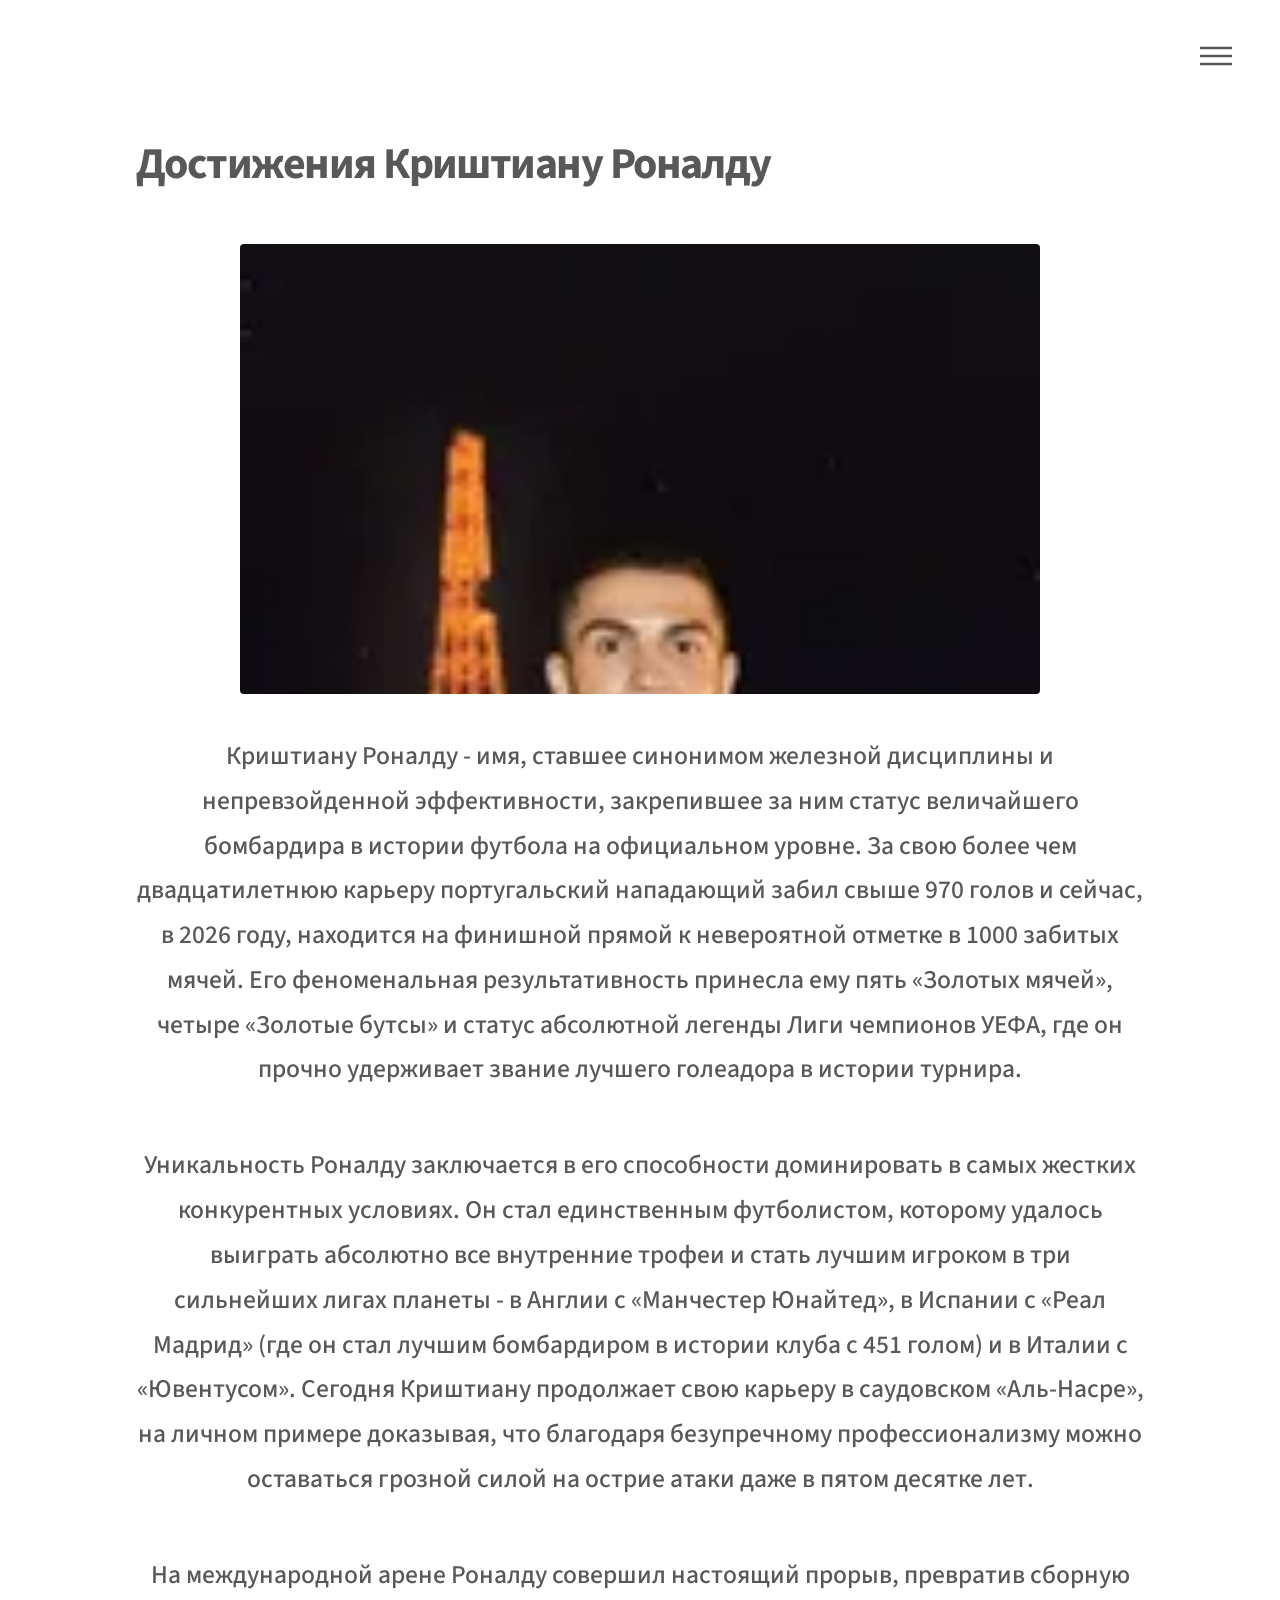
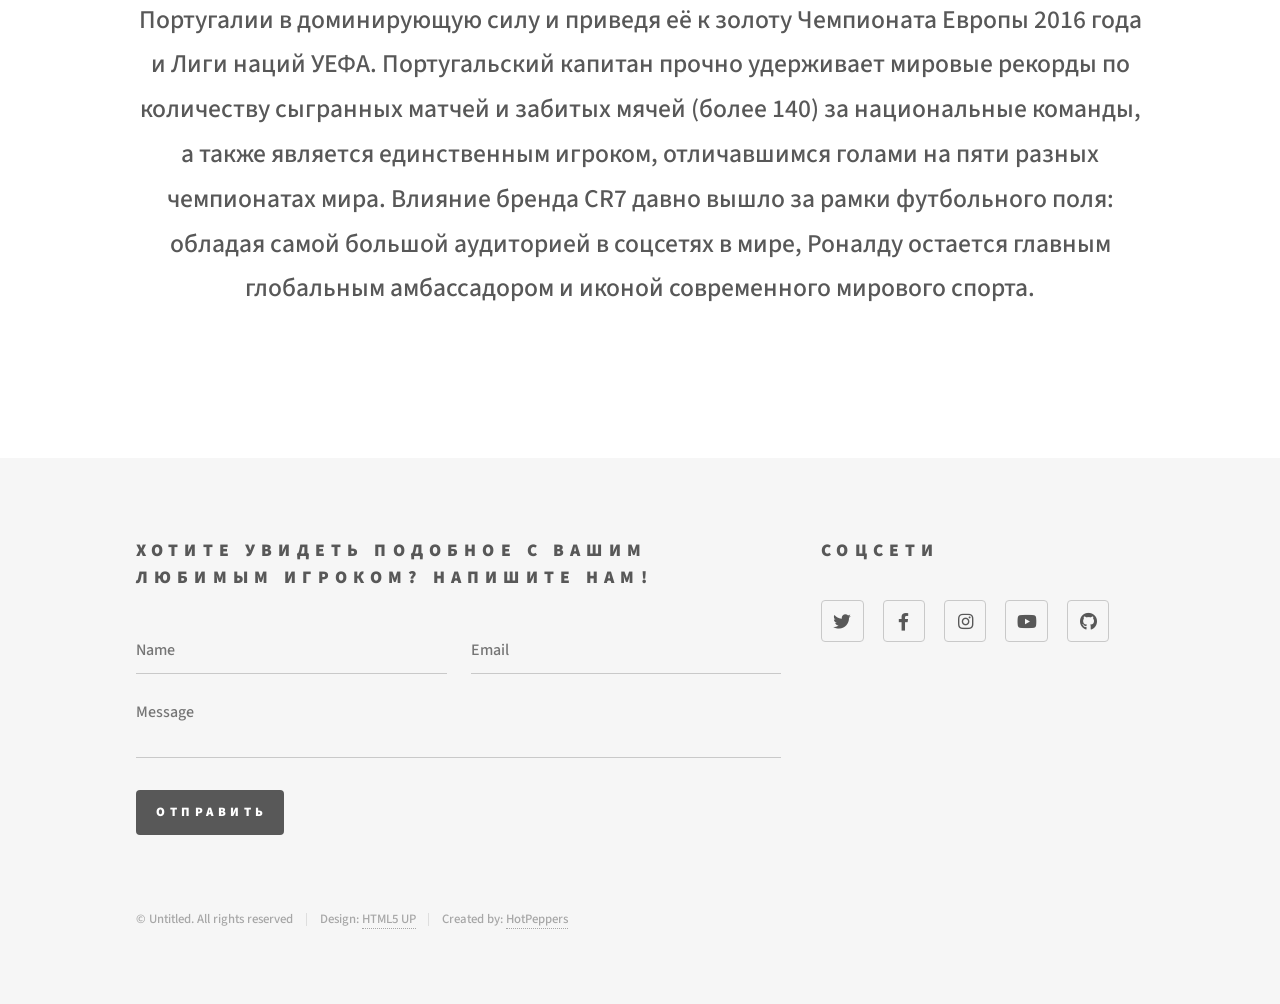
==== axaxaxaxax.html @ e508aeae "Rename generic.html to axaxaxaxax.html" ====
<!DOCTYPE HTML>
<html>
	<head>
		<title>Ronaldo GOAT🐐</title>
		<meta charset="utf-8" />
		<meta name="viewport" content="width=device-width, initial-scale=1, user-scalable=no" />
		<link rel="stylesheet" href="assets/css/main.css" />
		<noscript><link rel="stylesheet" href="assets/css/noscript.css" /></noscript>
	</head>
	<body class="is-preload">
		<div id="wrapper">

				<header id="header">
						<div class="inner">

							<nav>
									<ul>
										<li><a href="#menu">меню</a></li>
									</ul>
								</nav>

						</div>
					</header>

				<nav id="menu">
						<h2>меню</h2>
						<ul>
							<li><a href="index.html">Главная страница</a></li>
							<li><a href="developments.html">Наша команда</a></li>
							<li><a href="generic.html">Tempus etiam</a></li>
							<li><a href="generic.html">Consequat dolor</a></li>
							</ul>
					</nav>

				<div id="main">
						<div class="inner">
							<h1>Достижения Криштиану Роналду</h1>
							
							<span class="image" style="max-width: 800px; display: block; margin: 0 auto 2.5em auto; width: 100%;">
								<img src="images/i (3).webp" alt="Криштиану Роналду с Золотым мячом" style="width: 100%; max-height: 450px; object-fit: cover; object-position: center;" />
							</span>
							
							<p>Криштиану Роналду - имя, ставшее синонимом железной дисциплины и непревзойденной эффективности, закрепившее за ним статус величайшего бомбардира в истории футбола на официальном уровне. За свою более чем двадцатилетнюю карьеру португальский нападающий забил свыше 970 голов и сейчас, в 2026 году, находится на финишной прямой к невероятной отметке в 1000 забитых мячей. Его феноменальная результативность принесла ему пять «Золотых мячей», четыре «Золотые бутсы» и статус абсолютной легенды Лиги чемпионов УЕФА, где он прочно удерживает звание лучшего голеадора в истории турнира.</p>
							
							<p>Уникальность Роналду заключается в его способности доминировать в самых жестких конкурентных условиях. Он стал единственным футболистом, которому удалось выиграть абсолютно все внутренние трофеи и стать лучшим игроком в три сильнейших лигах планеты - в Англии с «Манчестер Юнайтед», в Испании с «Реал Мадрид» (где он стал лучшим бомбардиром в истории клуба с 451 голом) и в Италии с «Ювентусом». Сегодня Криштиану продолжает свою карьеру в саудовском «Аль-Насре», на личном примере доказывая, что благодаря безупречному профессионализму можно оставаться грозной силой на острие атаки даже в пятом десятке лет.</p>
							
							<p>На международной арене Роналду совершил настоящий прорыв, превратив сборную Португалии в доминирующую силу и приведя её к золоту Чемпионата Европы 2016 года и Лиги наций УЕФА. Португальский капитан прочно удерживает мировые рекорды по количеству сыгранных матчей и забитых мячей (более 140) за национальные команды, а также является единственным игроком, отличавшимся голами на пяти разных чемпионатах мира. Влияние бренда CR7 давно вышло за рамки футбольного поля: обладая самой большой аудиторией в соцсетях в мире, Роналду остается главным глобальным амбассадором и иконой современного мирового спорта.</p>
							
						</div>
					</div>

				<footer id="footer">
						<div class="inner">
							<section>
								<h2>Хотите увидеть подобное с вашим любимым игроком? Напишите нам!</h2>
								<form method="post" action="#">
									<div class="fields">
										<div class="field half">
											<input type="text" name="name" id="name" placeholder="Name" />
										</div>
										<div class="field half">
											<input type="email" name="email" id="email" placeholder="Email" />
										</div>
										<div class="field">
											<textarea name="message" id="message" placeholder="Message"></textarea>
										</div>
									</div>
									<ul class="actions">
										<li><a href="https://www.youtube.com/watch?v=dQw4w9WgXcQ" class="button primary">Отправить</a></li>
									</ul>
								</form>
							</section>
							<section>
								<h2>Соцсети</h2>
								<ul class="icons">
									<li><a href="#" class="icon brands style2 fa-twitter"><span class="label">Twitter</span></a></li>
									<li><a href="https://www.facebook.com/Cristiano/" class="icon brands style2 fa-facebook-f"><span class="label">Facebook</span></a></li>
									<li><a href="https://www.instagram.com/cristiano/" class="icon brands style2 fa-instagram"><span class="label">Instagram</span></a></li>
									<li><a href="https://www.youtube.com/@cristiano" class="icon brands style2 fa-youtube"><span class="label">YouTube</span></a></li>
									<li><a href="https://www.youtube.com/watch?v=dQw4w9WgXcQ" class="icon brands style2 fa-github"><span class="label">GitHub</span></a></li>
								</ul>

							</section>
							<ul class="copyright">
								<li>&copy; Untitled. All rights reserved</li><li>Design: <a href="http://html5up.net">HTML5 UP</a></li><li>Created by: <a href="developments.html">HotPeppers</a></li>
							</ul>
						</div>
					</footer>

			</div>

		<script src="assets/js/jquery.min.js"></script>
			<script src="assets/js/browser.min.js"></script>
			<script src="assets/js/breakpoints.min.js"></script>
			<script src="assets/js/util.js"></script>
			<script src="assets/js/main.js"></script>

	</body>
</html>
---- assets/css/main.css ----
@import url(fontawesome-all.min.css);
@import url("https://fonts.googleapis.com/css?family=Source+Sans+Pro:300,700,900");


html, body, div, span, applet, object,
iframe, h1, h2, h3, h4, h5, h6, p, blockquote,
pre, a, abbr, acronym, address, big, cite,
code, del, dfn, em, img, ins, kbd, q, s, samp,
small, strike, strong, sub, sup, tt, var, b,
u, i, center, dl, dt, dd, ol, ul, li, fieldset,
form, label, legend, table, caption, tbody,
tfoot, thead, tr, th, td, article, aside,
canvas, details, embed, figure, figcaption,
footer, header, hgroup, menu, nav, output, ruby,
section, summary, time, mark, audio, video {
	margin: 0;
	padding: 0;
	border: 0;
	font-size: 100%;
	font: inherit;
	vertical-align: baseline;}

article, aside, details, figcaption, figure,
footer, header, hgroup, menu, nav, section {
	display: block;}


body {
	line-height: 1;
}

ol, ul {
	list-style: none;
}

blockquote, q {
	quotes: none;
}

	blockquote:before, blockquote:after, q:before, q:after {
		content: '';
		content: none;
	}

table {
	border-collapse: collapse;
	border-spacing: 0;
}

body {
	-webkit-text-size-adjust: none;
}

mark {
	background-color: transparent;
	color: inherit;
}

input::-moz-focus-inner {
	border: 0;
	padding: 0;
}

input, select, textarea {
	-moz-appearance: none;
	-webkit-appearance: none;
	-ms-appearance: none;
	appearance: none;
}

/* Basic */

	@-ms-viewport {
		width: device-width;
	}

	body {
		-ms-overflow-style: scrollbar;
	}

	@media screen and (max-width: 480px) {

		html, body {
			min-width: 320px;
		}

	}

	html {
		box-sizing: border-box;
	}

	*, *:before, *:after {
		box-sizing: inherit;
	}

	body {
		background: #ffffff;
	}

		body.is-preload *, body.is-preload *:before, body.is-preload *:after {
			-moz-animation: none !important;
			-webkit-animation: none !important;
			-ms-animation: none !important;
			animation: none !important;
			-moz-transition: none !important;
			-webkit-transition: none !important;
			-ms-transition: none !important;
			transition: none !important;
		}

/* Type */

	body, input, select, textarea {
		color: #585858;
		font-family: "Source Sans Pro", Helvetica, sans-serif;
		font-size: 16pt;
		font-weight: 500;
		line-height: 1.75;
	}

		@media screen and (max-width: 1680px) {

			body, input, select, textarea {
				font-size: 14pt;
			}

		}

		@media screen and (max-width: 1280px) {

			body, input, select, textarea {
				font-size: 12pt;
			}

		}

	a {
		-moz-transition: border-bottom-color 0.2s ease, color 0.2s ease;
		-webkit-transition: border-bottom-color 0.2s ease, color 0.2s ease;
		-ms-transition: border-bottom-color 0.2s ease, color 0.2s ease;
		transition: border-bottom-color 0.2s ease, color 0.2s ease;
		text-decoration: none;
		color: #585858;
		border-bottom: dotted 1px rgba(88, 88, 88, 0.5);
	}

		a:hover {
			border-bottom-color: transparent;
			color: #f2849e !important;
		}

	strong, b {
		font-weight: 900;
	}

	em, i {
		font-style: italic;
	}

	p {
		margin: 0 0 2em 0;
		font-size: 1.6em;
		text-align:center;
	}

	h1 {
		font-size: 2.75em;
		font-weight: 700;
		line-height: 1.6;
		margin: 0 0 1em 0;
		letter-spacing: -0.035em;
	}

		h1 a {
			color: inherit;
		}

		@media screen and (max-width: 736px) {

			h1 {
				font-size: 2em;
				margin: 0 0 1em 0;
			}

		}

		@media screen and (max-width: 360px) {

			h1 {
				font-size: 1.75em;
			}

		}

	h2, h3, h4, h5, h6 {
		font-weight: 900;
		line-height: 1.5;
		margin: 0 0 2em 0;
		text-transform: uppercase;
		letter-spacing: 0.35em;
	}

		h2 a, h3 a, h4 a, h5 a, h6 a {
			color: inherit;
		}

	h2 {
		font-size: 1.1em;
	}

	h3 {
		font-size: 1em;
	}

	h4 {
		font-size: 0.8em;
	}

	h5 {
		font-size: 0.8em;
	}

	h6 {
		font-size: 0.8em;
	}

	@media screen and (max-width: 980px) {

		h1 br, h2 br, h3 br, h4 br, h5 br, h6 br {
			display: none;
		}

	}

	@media screen and (max-width: 736px) {

		h2 {
			font-size: 1em;
		}

		h3 {
			font-size: 0.8em;
		}

	}

	sub {
		font-size: 0.8em;
		position: relative;
		top: 0.5em;
	}

	sup {
		font-size: 0.8em;
		position: relative;
		top: -0.5em;
	}

	blockquote {
		border-left: solid 4px #c9c9c9;
		font-style: italic;
		margin: 0 0 2em 0;
		padding: 0.5em 0 0.5em 2em;
	}

	code {
		background: rgba(144, 144, 144, 0.075);
		border-radius: 4px;
		border: solid 1px #c9c9c9;
		font-family: "Courier New", monospace;
		font-size: 0.9em;
		margin: 0 0.25em;
		padding: 0.25em 0.65em;
	}

	pre {
		-webkit-overflow-scrolling: touch;
		font-family: "Courier New", monospace;
		font-size: 0.9em;
		margin: 0 0 2em 0;
	}

		pre code {
			display: block;
			line-height: 1.75;
			padding: 1em 1.5em;
			overflow-x: auto;
		}

	hr {
		border: 0;
		border-bottom: solid 1px #c9c9c9;
		margin: 2em 0;
	}

		hr.major {
			margin: 3em 0;
		}

	.align-left {
		text-align: left;
	}

	.align-center {
		text-align: center;
	}

	.align-right {
		text-align: right;
	}

/* Row */

	.row {
		display: flex;
		flex-wrap: wrap;
		box-sizing: border-box;
		align-items: stretch;
	}

		.row > * {
			box-sizing: border-box;
		}

		.row.gtr-uniform > * > :last-child {
			margin-bottom: 0;
		}

		.row.aln-left {
			justify-content: flex-start;
		}

		.row.aln-center {
			justify-content: center;
		}

		.row.aln-right {
			justify-content: flex-end;
		}

		.row.aln-top {
			align-items: flex-start;
		}

		.row.aln-middle {
			align-items: center;
		}

		.row.aln-bottom {
			align-items: flex-end;
		}

		.row > .imp {
			order: -1;
		}

		.row > .col-1 {
			width: 8.33333%;
		}

		.row > .off-1 {
			margin-left: 8.33333%;
		}

		.row > .col-2 {
			width: 16.66667%;
		}

		.row > .off-2 {
			margin-left: 16.66667%;
		}

		.row > .col-3 {
			width: 25%;
		}

		.row > .off-3 {
			margin-left: 25%;
		}

		.row > .col-4 {
			width: 33.33333%;
		}

		.row > .off-4 {
			margin-left: 33.33333%;
		}

		.row > .col-5 {
			width: 41.66667%;
		}

		.row > .off-5 {
			margin-left: 41.66667%;
		}

		.row > .col-6 {
			width: 50%;
		}

		.row > .off-6 {
			margin-left: 50%;
		}

		.row > .col-7 {
			width: 58.33333%;
		}

		.row > .off-7 {
			margin-left: 58.33333%;
		}

		.row > .col-8 {
			width: 66.66667%;
		}

		.row > .off-8 {
			margin-left: 66.66667%;
		}

		.row > .col-9 {
			width: 75%;
		}

		.row > .off-9 {
			margin-left: 75%;
		}

		.row > .col-10 {
			width: 83.33333%;
		}

		.row > .off-10 {
			margin-left: 83.33333%;
		}

		.row > .col-11 {
			width: 91.66667%;
		}

		.row > .off-11 {
			margin-left: 91.66667%;
		}

		.row > .col-12 {
			width: 100%;
		}

		.row > .off-12 {
			margin-left: 100%;
		}

		.row.gtr-0 {
			margin-top: 0;
			margin-left: 0em;
		}

			.row.gtr-0 > * {
				padding: 0 0 0 0em;
			}

			.row.gtr-0.gtr-uniform {
				margin-top: 0em;
			}

				.row.gtr-0.gtr-uniform > * {
					padding-top: 0em;
				}

		.row.gtr-25 {
			margin-top: 0;
			margin-left: -0.5em;
		}

			.row.gtr-25 > * {
				padding: 0 0 0 0.5em;
			}

			.row.gtr-25.gtr-uniform {
				margin-top: -0.5em;
			}

				.row.gtr-25.gtr-uniform > * {
					padding-top: 0.5em;
				}

		.row.gtr-50 {
			margin-top: 0;
			margin-left: -1em;
		}

			.row.gtr-50 > * {
				padding: 0 0 0 1em;
			}

			.row.gtr-50.gtr-uniform {
				margin-top: -1em;
			}

				.row.gtr-50.gtr-uniform > * {
					padding-top: 1em;
				}

		.row {
			margin-top: 0;
			margin-left: -2em;
		}

			.row > * {
				padding: 0 0 0 2em;
			}

			.row.gtr-uniform {
				margin-top: -2em;
			}

				.row.gtr-uniform > * {
					padding-top: 2em;
				}

		.row.gtr-150 {
			margin-top: 0;
			margin-left: -3em;
		}

			.row.gtr-150 > * {
				padding: 0 0 0 3em;
			}

			.row.gtr-150.gtr-uniform {
				margin-top: -3em;
			}

				.row.gtr-150.gtr-uniform > * {
					padding-top: 3em;
				}

		.row.gtr-200 {
			margin-top: 0;
			margin-left: -4em;
		}

			.row.gtr-200 > * {
				padding: 0 0 0 4em;
			}

			.row.gtr-200.gtr-uniform {
				margin-top: -4em;
			}

				.row.gtr-200.gtr-uniform > * {
					padding-top: 4em;
				}

		@media screen and (max-width: 1680px) {

			.row {
				display: flex;
				flex-wrap: wrap;
				box-sizing: border-box;
				align-items: stretch;
			}

				.row > * {
					box-sizing: border-box;
				}

				.row.gtr-uniform > * > :last-child {
					margin-bottom: 0;
				}

				.row.aln-left {
					justify-content: flex-start;
				}

				.row.aln-center {
					justify-content: center;
				}

				.row.aln-right {
					justify-content: flex-end;
				}

				.row.aln-top {
					align-items: flex-start;
				}

				.row.aln-middle {
					align-items: center;
				}

				.row.aln-bottom {
					align-items: flex-end;
				}

				.row > .imp-xlarge {
					order: -1;
				}

				.row > .col-1-xlarge {
					width: 8.33333%;
				}

				.row > .off-1-xlarge {
					margin-left: 8.33333%;
				}

				.row > .col-2-xlarge {
					width: 16.66667%;
				}

				.row > .off-2-xlarge {
					margin-left: 16.66667%;
				}

				.row > .col-3-xlarge {
					width: 25%;
				}

				.row > .off-3-xlarge {
					margin-left: 25%;
				}

				.row > .col-4-xlarge {
					width: 33.33333%;
				}

				.row > .off-4-xlarge {
					margin-left: 33.33333%;
				}

				.row > .col-5-xlarge {
					width: 41.66667%;
				}

				.row > .off-5-xlarge {
					margin-left: 41.66667%;
				}

				.row > .col-6-xlarge {
					width: 50%;
				}

				.row > .off-6-xlarge {
					margin-left: 50%;
				}

				.row > .col-7-xlarge {
					width: 58.33333%;
				}

				.row > .off-7-xlarge {
					margin-left: 58.33333%;
				}

				.row > .col-8-xlarge {
					width: 66.66667%;
				}

				.row > .off-8-xlarge {
					margin-left: 66.66667%;
				}

				.row > .col-9-xlarge {
					width: 75%;
				}

				.row > .off-9-xlarge {
					margin-left: 75%;
				}

				.row > .col-10-xlarge {
					width: 83.33333%;
				}

				.row > .off-10-xlarge {
					margin-left: 83.33333%;
				}

				.row > .col-11-xlarge {
					width: 91.66667%;
				}

				.row > .off-11-xlarge {
					margin-left: 91.66667%;
				}

				.row > .col-12-xlarge {
					width: 100%;
				}

				.row > .off-12-xlarge {
					margin-left: 100%;
				}

				.row.gtr-0 {
					margin-top: 0;
					margin-left: 0em;
				}

					.row.gtr-0 > * {
						padding: 0 0 0 0em;
					}

					.row.gtr-0.gtr-uniform {
						margin-top: 0em;
					}

						.row.gtr-0.gtr-uniform > * {
							padding-top: 0em;
						}

				.row.gtr-25 {
					margin-top: 0;
					margin-left: -0.5em;
				}

					.row.gtr-25 > * {
						padding: 0 0 0 0.5em;
					}

					.row.gtr-25.gtr-uniform {
						margin-top: -0.5em;
					}

						.row.gtr-25.gtr-uniform > * {
							padding-top: 0.5em;
						}

				.row.gtr-50 {
					margin-top: 0;
					margin-left: -1em;
				}

					.row.gtr-50 > * {
						padding: 0 0 0 1em;
					}

					.row.gtr-50.gtr-uniform {
						margin-top: -1em;
					}

						.row.gtr-50.gtr-uniform > * {
							padding-top: 1em;
						}

				.row {
					margin-top: 0;
					margin-left: -2em;
				}

					.row > * {
						padding: 0 0 0 2em;
					}

					.row.gtr-uniform {
						margin-top: -2em;
					}

						.row.gtr-uniform > * {
							padding-top: 2em;
						}

				.row.gtr-150 {
					margin-top: 0;
					margin-left: -3em;
				}

					.row.gtr-150 > * {
						padding: 0 0 0 3em;
					}

					.row.gtr-150.gtr-uniform {
						margin-top: -3em;
					}

						.row.gtr-150.gtr-uniform > * {
							padding-top: 3em;
						}

				.row.gtr-200 {
					margin-top: 0;
					margin-left: -4em;
				}

					.row.gtr-200 > * {
						padding: 0 0 0 4em;
					}

					.row.gtr-200.gtr-uniform {
						margin-top: -4em;
					}

						.row.gtr-200.gtr-uniform > * {
							padding-top: 4em;
						}

		}

		@media screen and (max-width: 1280px) {

			.row {
				display: flex;
				flex-wrap: wrap;
				box-sizing: border-box;
				align-items: stretch;
			}

				.row > * {
					box-sizing: border-box;
				}

				.row.gtr-uniform > * > :last-child {
					margin-bottom: 0;
				}

				.row.aln-left {
					justify-content: flex-start;
				}

				.row.aln-center {
					justify-content: center;
				}

				.row.aln-right {
					justify-content: flex-end;
				}

				.row.aln-top {
					align-items: flex-start;
				}

				.row.aln-middle {
					align-items: center;
				}

				.row.aln-bottom {
					align-items: flex-end;
				}

				.row > .imp-large {
					order: -1;
				}

				.row > .col-1-large {
					width: 8.33333%;
				}

				.row > .off-1-large {
					margin-left: 8.33333%;
				}

				.row > .col-2-large {
					width: 16.66667%;
				}

				.row > .off-2-large {
					margin-left: 16.66667%;
				}

				.row > .col-3-large {
					width: 25%;
				}

				.row > .off-3-large {
					margin-left: 25%;
				}

				.row > .col-4-large {
					width: 33.33333%;
				}

				.row > .off-4-large {
					margin-left: 33.33333%;
				}

				.row > .col-5-large {
					width: 41.66667%;
				}

				.row > .off-5-large {
					margin-left: 41.66667%;
				}

				.row > .col-6-large {
					width: 50%;
				}

				.row > .off-6-large {
					margin-left: 50%;
				}

				.row > .col-7-large {
					width: 58.33333%;
				}

				.row > .off-7-large {
					margin-left: 58.33333%;
				}

				.row > .col-8-large {
					width: 66.66667%;
				}

				.row > .off-8-large {
					margin-left: 66.66667%;
				}

				.row > .col-9-large {
					width: 75%;
				}

				.row > .off-9-large {
					margin-left: 75%;
				}

				.row > .col-10-large {
					width: 83.33333%;
				}

				.row > .off-10-large {
					margin-left: 83.33333%;
				}

				.row > .col-11-large {
					width: 91.66667%;
				}

				.row > .off-11-large {
					margin-left: 91.66667%;
				}

				.row > .col-12-large {
					width: 100%;
				}

				.row > .off-12-large {
					margin-left: 100%;
				}

				.row.gtr-0 {
					margin-top: 0;
					margin-left: 0em;
				}

					.row.gtr-0 > * {
						padding: 0 0 0 0em;
					}

					.row.gtr-0.gtr-uniform {
						margin-top: 0em;
					}

						.row.gtr-0.gtr-uniform > * {
							padding-top: 0em;
						}

				.row.gtr-25 {
					margin-top: 0;
					margin-left: -0.5em;
				}

					.row.gtr-25 > * {
						padding: 0 0 0 0.5em;
					}

					.row.gtr-25.gtr-uniform {
						margin-top: -0.5em;
					}

						.row.gtr-25.gtr-uniform > * {
							padding-top: 0.5em;
						}

				.row.gtr-50 {
					margin-top: 0;
					margin-left: -1em;
				}

					.row.gtr-50 > * {
						padding: 0 0 0 1em;
					}

					.row.gtr-50.gtr-uniform {
						margin-top: -1em;
					}

						.row.gtr-50.gtr-uniform > * {
							padding-top: 1em;
						}

				.row {
					margin-top: 0;
					margin-left: -2em;
				}

					.row > * {
						padding: 0 0 0 2em;
					}

					.row.gtr-uniform {
						margin-top: -2em;
					}

						.row.gtr-uniform > * {
							padding-top: 2em;
						}

				.row.gtr-150 {
					margin-top: 0;
					margin-left: -3em;
				}

					.row.gtr-150 > * {
						padding: 0 0 0 3em;
					}

					.row.gtr-150.gtr-uniform {
						margin-top: -3em;
					}

						.row.gtr-150.gtr-uniform > * {
							padding-top: 3em;
						}

				.row.gtr-200 {
					margin-top: 0;
					margin-left: -4em;
				}

					.row.gtr-200 > * {
						padding: 0 0 0 4em;
					}

					.row.gtr-200.gtr-uniform {
						margin-top: -4em;
					}

						.row.gtr-200.gtr-uniform > * {
							padding-top: 4em;
						}

		}

		@media screen and (max-width: 980px) {

			.row {
				display: flex;
				flex-wrap: wrap;
				box-sizing: border-box;
				align-items: stretch;
			}

				.row > * {
					box-sizing: border-box;
				}

				.row.gtr-uniform > * > :last-child {
					margin-bottom: 0;
				}

				.row.aln-left {
					justify-content: flex-start;
				}

				.row.aln-center {
					justify-content: center;
				}

				.row.aln-right {
					justify-content: flex-end;
				}

				.row.aln-top {
					align-items: flex-start;
				}

				.row.aln-middle {
					align-items: center;
				}

				.row.aln-bottom {
					align-items: flex-end;
				}

				.row > .imp-medium {
					order: -1;
				}

				.row > .col-1-medium {
					width: 8.33333%;
				}

				.row > .off-1-medium {
					margin-left: 8.33333%;
				}

				.row > .col-2-medium {
					width: 16.66667%;
				}

				.row > .off-2-medium {
					margin-left: 16.66667%;
				}

				.row > .col-3-medium {
					width: 25%;
				}

				.row > .off-3-medium {
					margin-left: 25%;
				}

				.row > .col-4-medium {
					width: 33.33333%;
				}

				.row > .off-4-medium {
					margin-left: 33.33333%;
				}

				.row > .col-5-medium {
					width: 41.66667%;
				}

				.row > .off-5-medium {
					margin-left: 41.66667%;
				}

				.row > .col-6-medium {
					width: 50%;
				}

				.row > .off-6-medium {
					margin-left: 50%;
				}

				.row > .col-7-medium {
					width: 58.33333%;
				}

				.row > .off-7-medium {
					margin-left: 58.33333%;
				}

				.row > .col-8-medium {
					width: 66.66667%;
				}

				.row > .off-8-medium {
					margin-left: 66.66667%;
				}

				.row > .col-9-medium {
					width: 75%;
				}

				.row > .off-9-medium {
					margin-left: 75%;
				}

				.row > .col-10-medium {
					width: 83.33333%;
				}

				.row > .off-10-medium {
					margin-left: 83.33333%;
				}

				.row > .col-11-medium {
					width: 91.66667%;
				}

				.row > .off-11-medium {
					margin-left: 91.66667%;
				}

				.row > .col-12-medium {
					width: 100%;
				}

				.row > .off-12-medium {
					margin-left: 100%;
				}

				.row.gtr-0 {
					margin-top: 0;
					margin-left: 0em;
				}

					.row.gtr-0 > * {
						padding: 0 0 0 0em;
					}

					.row.gtr-0.gtr-uniform {
						margin-top: 0em;
					}

						.row.gtr-0.gtr-uniform > * {
							padding-top: 0em;
						}

				.row.gtr-25 {
					margin-top: 0;
					margin-left: -0.375em;
				}

					.row.gtr-25 > * {
						padding: 0 0 0 0.375em;
					}

					.row.gtr-25.gtr-uniform {
						margin-top: -0.375em;
					}

						.row.gtr-25.gtr-uniform > * {
							padding-top: 0.375em;
						}

				.row.gtr-50 {
					margin-top: 0;
					margin-left: -0.75em;
				}

					.row.gtr-50 > * {
						padding: 0 0 0 0.75em;
					}

					.row.gtr-50.gtr-uniform {
						margin-top: -0.75em;
					}

						.row.gtr-50.gtr-uniform > * {
							padding-top: 0.75em;
						}

				.row {
					margin-top: 0;
					margin-left: -1.5em;
				}

					.row > * {
						padding: 0 0 0 1.5em;
					}

					.row.gtr-uniform {
						margin-top: -1.5em;
					}

						.row.gtr-uniform > * {
							padding-top: 1.5em;
						}

				.row.gtr-150 {
					margin-top: 0;
					margin-left: -2.25em;
				}

					.row.gtr-150 > * {
						padding: 0 0 0 2.25em;
					}

					.row.gtr-150.gtr-uniform {
						margin-top: -2.25em;
					}

						.row.gtr-150.gtr-uniform > * {
							padding-top: 2.25em;
						}

				.row.gtr-200 {
					margin-top: 0;
					margin-left: -3em;
				}

					.row.gtr-200 > * {
						padding: 0 0 0 3em;
					}

					.row.gtr-200.gtr-uniform {
						margin-top: -3em;
					}

						.row.gtr-200.gtr-uniform > * {
							padding-top: 3em;
						}

		}

		@media screen and (max-width: 736px) {

			.row {
				display: flex;
				flex-wrap: wrap;
				box-sizing: border-box;
				align-items: stretch;
			}

				.row > * {
					box-sizing: border-box;
				}

				.row.gtr-uniform > * > :last-child {
					margin-bottom: 0;
				}

				.row.aln-left {
					justify-content: flex-start;
				}

				.row.aln-center {
					justify-content: center;
				}

				.row.aln-right {
					justify-content: flex-end;
				}

				.row.aln-top {
					align-items: flex-start;
				}

				.row.aln-middle {
					align-items: center;
				}

				.row.aln-bottom {
					align-items: flex-end;
				}

				.row > .imp-small {
					order: -1;
				}

				.row > .col-1-small {
					width: 8.33333%;
				}

				.row > .off-1-small {
					margin-left: 8.33333%;
				}

				.row > .col-2-small {
					width: 16.66667%;
				}

				.row > .off-2-small {
					margin-left: 16.66667%;
				}

				.row > .col-3-small {
					width: 25%;
				}

				.row > .off-3-small {
					margin-left: 25%;
				}

				.row > .col-4-small {
					width: 33.33333%;
				}

				.row > .off-4-small {
					margin-left: 33.33333%;
				}

				.row > .col-5-small {
					width: 41.66667%;
				}

				.row > .off-5-small {
					margin-left: 41.66667%;
				}

				.row > .col-6-small {
					width: 50%;
				}

				.row > .off-6-small {
					margin-left: 50%;
				}

				.row > .col-7-small {
					width: 58.33333%;
				}

				.row > .off-7-small {
					margin-left: 58.33333%;
				}

				.row > .col-8-small {
					width: 66.66667%;
				}

				.row > .off-8-small {
					margin-left: 66.66667%;
				}

				.row > .col-9-small {
					width: 75%;
				}

				.row > .off-9-small {
					margin-left: 75%;
				}

				.row > .col-10-small {
					width: 83.33333%;
				}

				.row > .off-10-small {
					margin-left: 83.33333%;
				}

				.row > .col-11-small {
					width: 91.66667%;
				}

				.row > .off-11-small {
					margin-left: 91.66667%;
				}

				.row > .col-12-small {
					width: 100%;
				}

				.row > .off-12-small {
					margin-left: 100%;
				}

				.row.gtr-0 {
					margin-top: 0;
					margin-left: 0em;
				}

					.row.gtr-0 > * {
						padding: 0 0 0 0em;
					}

					.row.gtr-0.gtr-uniform {
						margin-top: 0em;
					}

						.row.gtr-0.gtr-uniform > * {
							padding-top: 0em;
						}

				.row.gtr-25 {
					margin-top: 0;
					margin-left: -0.25em;
				}

					.row.gtr-25 > * {
						padding: 0 0 0 0.25em;
					}

					.row.gtr-25.gtr-uniform {
						margin-top: -0.25em;
					}

						.row.gtr-25.gtr-uniform > * {
							padding-top: 0.25em;
						}

				.row.gtr-50 {
					margin-top: 0;
					margin-left: -0.5em;
				}

					.row.gtr-50 > * {
						padding: 0 0 0 0.5em;
					}

					.row.gtr-50.gtr-uniform {
						margin-top: -0.5em;
					}

						.row.gtr-50.gtr-uniform > * {
							padding-top: 0.5em;
						}

				.row {
					margin-top: 0;
					margin-left: -1em;
				}

					.row > * {
						padding: 0 0 0 1em;
					}

					.row.gtr-uniform {
						margin-top: -1em;
					}

						.row.gtr-uniform > * {
							padding-top: 1em;
						}

				.row.gtr-150 {
					margin-top: 0;
					margin-left: -1.5em;
				}

					.row.gtr-150 > * {
						padding: 0 0 0 1.5em;
					}

					.row.gtr-150.gtr-uniform {
						margin-top: -1.5em;
					}

						.row.gtr-150.gtr-uniform > * {
							padding-top: 1.5em;
						}

				.row.gtr-200 {
					margin-top: 0;
					margin-left: -2em;
				}

					.row.gtr-200 > * {
						padding: 0 0 0 2em;
					}

					.row.gtr-200.gtr-uniform {
						margin-top: -2em;
					}

						.row.gtr-200.gtr-uniform > * {
							padding-top: 2em;
						}

		}

		@media screen and (max-width: 480px) {

			.row {
				display: flex;
				flex-wrap: wrap;
				box-sizing: border-box;
				align-items: stretch;
			}

				.row > * {
					box-sizing: border-box;
				}

				.row.gtr-uniform > * > :last-child {
					margin-bottom: 0;
				}

				.row.aln-left {
					justify-content: flex-start;
				}

				.row.aln-center {
					justify-content: center;
				}

				.row.aln-right {
					justify-content: flex-end;
				}

				.row.aln-top {
					align-items: flex-start;
				}

				.row.aln-middle {
					align-items: center;
				}

				.row.aln-bottom {
					align-items: flex-end;
				}

				.row > .imp-xsmall {
					order: -1;
				}

				.row > .col-1-xsmall {
					width: 8.33333%;
				}

				.row > .off-1-xsmall {
					margin-left: 8.33333%;
				}

				.row > .col-2-xsmall {
					width: 16.66667%;
				}

				.row > .off-2-xsmall {
					margin-left: 16.66667%;
				}

				.row > .col-3-xsmall {
					width: 25%;
				}

				.row > .off-3-xsmall {
					margin-left: 25%;
				}

				.row > .col-4-xsmall {
					width: 33.33333%;
				}

				.row > .off-4-xsmall {
					margin-left: 33.33333%;
				}

				.row > .col-5-xsmall {
					width: 41.66667%;
				}

				.row > .off-5-xsmall {
					margin-left: 41.66667%;
				}

				.row > .col-6-xsmall {
					width: 50%;
				}

				.row > .off-6-xsmall {
					margin-left: 50%;
				}

				.row > .col-7-xsmall {
					width: 58.33333%;
				}

				.row > .off-7-xsmall {
					margin-left: 58.33333%;
				}

				.row > .col-8-xsmall {
					width: 66.66667%;
				}

				.row > .off-8-xsmall {
					margin-left: 66.66667%;
				}

				.row > .col-9-xsmall {
					width: 75%;
				}

				.row > .off-9-xsmall {
					margin-left: 75%;
				}

				.row > .col-10-xsmall {
					width: 83.33333%;
				}

				.row > .off-10-xsmall {
					margin-left: 83.33333%;
				}

				.row > .col-11-xsmall {
					width: 91.66667%;
				}

				.row > .off-11-xsmall {
					margin-left: 91.66667%;
				}

				.row > .col-12-xsmall {
					width: 100%;
				}

				.row > .off-12-xsmall {
					margin-left: 100%;
				}

				.row.gtr-0 {
					margin-top: 0;
					margin-left: 0em;
				}

					.row.gtr-0 > * {
						padding: 0 0 0 0em;
					}

					.row.gtr-0.gtr-uniform {
						margin-top: 0em;
					}

						.row.gtr-0.gtr-uniform > * {
							padding-top: 0em;
						}

				.row.gtr-25 {
					margin-top: 0;
					margin-left: -0.25em;
				}

					.row.gtr-25 > * {
						padding: 0 0 0 0.25em;
					}

					.row.gtr-25.gtr-uniform {
						margin-top: -0.25em;
					}

						.row.gtr-25.gtr-uniform > * {
							padding-top: 0.25em;
						}

				.row.gtr-50 {
					margin-top: 0;
					margin-left: -0.5em;
				}

					.row.gtr-50 > * {
						padding: 0 0 0 0.5em;
					}

					.row.gtr-50.gtr-uniform {
						margin-top: -0.5em;
					}

						.row.gtr-50.gtr-uniform > * {
							padding-top: 0.5em;
						}

				.row {
					margin-top: 0;
					margin-left: -1em;
				}

					.row > * {
						padding: 0 0 0 1em;
					}

					.row.gtr-uniform {
						margin-top: -1em;
					}

						.row.gtr-uniform > * {
							padding-top: 1em;
						}

				.row.gtr-150 {
					margin-top: 0;
					margin-left: -1.5em;
				}

					.row.gtr-150 > * {
						padding: 0 0 0 1.5em;
					}

					.row.gtr-150.gtr-uniform {
						margin-top: -1.5em;
					}

						.row.gtr-150.gtr-uniform > * {
							padding-top: 1.5em;
						}

				.row.gtr-200 {
					margin-top: 0;
					margin-left: -2em;
				}

					.row.gtr-200 > * {
						padding: 0 0 0 2em;
					}

					.row.gtr-200.gtr-uniform {
						margin-top: -2em;
					}

						.row.gtr-200.gtr-uniform > * {
							padding-top: 2em;
						}

		}

/* Section/Article */

	section.special, article.special {
		text-align: center;
	}

	header p {
		margin-top: -1em;
	}

	@media screen and (max-width: 736px) {

		header p {
			margin-top: 0;
		}

	}

/* Icon */

	.icon {
		text-decoration: none;
		border-bottom: none;
		position: relative;
	}

		.icon:before {
			-moz-osx-font-smoothing: grayscale;
			-webkit-font-smoothing: antialiased;
			display: inline-block;
			font-style: normal;
			font-variant: normal;
			text-rendering: auto;
			line-height: 1;
			text-transform: none !important;
			font-family: 'Font Awesome 5 Free';
			font-weight: 400;
		}

		.icon > .label {
			display: none;
		}

		.icon:before {
			line-height: inherit;
		}

		.icon.solid:before {
			font-weight: 900;
		}

		.icon.brands:before {
			font-family: 'Font Awesome 5 Brands';
		}

		.icon.style2 {
			-moz-transition: background-color 0.2s ease-in-out, color 0.2s ease-in-out, border-color 0.2s ease-in-out;
			-webkit-transition: background-color 0.2s ease-in-out, color 0.2s ease-in-out, border-color 0.2s ease-in-out;
			-ms-transition: background-color 0.2s ease-in-out, color 0.2s ease-in-out, border-color 0.2s ease-in-out;
			transition: background-color 0.2s ease-in-out, color 0.2s ease-in-out, border-color 0.2s ease-in-out;
			background-color: transparent;
			border: solid 1px #c9c9c9;
			border-radius: 4px;
			width: 2.65em;
			height: 2.65em;
			display: inline-block;
			text-align: center;
			line-height: 2.65em;
			color: inherit;
		}

			.icon.style2:before {
				font-size: 1.1em;
			}

			.icon.style2:hover {
				color: #f2849e;
				border-color: #f2849e;
			}

			.icon.style2:active {
				background-color: rgba(242, 132, 158, 0.1);
			}

/* List */

	ol {
		list-style: decimal;
		margin: 0 0 2em 0;
		padding-left: 1.25em;
	}

		ol li {
			padding-left: 0.25em;
		}

	ul {
		list-style: disc;
		margin: 0 0 2em 0;
		padding-left: 1em;
	}

		ul li {
			padding-left: 0.5em;
		}

		ul.alt {
			list-style: none;
			padding-left: 0;
		}

			ul.alt li {
				border-top: solid 1px #c9c9c9;
				padding: 0.5em 0;
			}

				ul.alt li:first-child {
					border-top: 0;
					padding-top: 0;
				}

	dl {
		margin: 0 0 2em 0;
	}

		dl dt {
			display: block;
			font-weight: 900;
			margin: 0 0 1em 0;
		}

		dl dd {
			margin-left: 2em;
		}

/* Actions */

	ul.actions {
		display: -moz-flex;
		display: -webkit-flex;
		display: -ms-flex;
		display: flex;
		cursor: default;
		list-style: none;
		margin-left: -1em;
		padding-left: 0;
	}

		ul.actions li {
			padding: 0 0 0 1em;
			vertical-align: middle;
		}

		ul.actions.special {
			-moz-justify-content: center;
			-webkit-justify-content: center;
			-ms-justify-content: center;
			justify-content: center;
			width: 100%;
			margin-left: 0;
		}

			ul.actions.special li:first-child {
				padding-left: 0;
			}

		ul.actions.stacked {
			-moz-flex-direction: column;
			-webkit-flex-direction: column;
			-ms-flex-direction: column;
			flex-direction: column;
			margin-left: 0;
		}

			ul.actions.stacked li {
				padding: 1.3em 0 0 0;
			}

				ul.actions.stacked li:first-child {
					padding-top: 0;
				}

		ul.actions.fit {
			width: calc(100% + 1em);
		}

			ul.actions.fit li {
				-moz-flex-grow: 1;
				-webkit-flex-grow: 1;
				-ms-flex-grow: 1;
				flex-grow: 1;
				-moz-flex-shrink: 1;
				-webkit-flex-shrink: 1;
				-ms-flex-shrink: 1;
				flex-shrink: 1;
				width: 100%;
			}

				ul.actions.fit li > * {
					width: 100%;
				}

			ul.actions.fit.stacked {
				width: 100%;
			}

		@media screen and (max-width: 480px) {

			ul.actions:not(.fixed) {
				-moz-flex-direction: column;
				-webkit-flex-direction: column;
				-ms-flex-direction: column;
				flex-direction: column;
				margin-left: 0;
				width: 100% !important;
			}

				ul.actions:not(.fixed) li {
					-moz-flex-grow: 1;
					-webkit-flex-grow: 1;
					-ms-flex-grow: 1;
					flex-grow: 1;
					-moz-flex-shrink: 1;
					-webkit-flex-shrink: 1;
					-ms-flex-shrink: 1;
					flex-shrink: 1;
					padding: 1em 0 0 0;
					text-align: center;
					width: 100%;
				}

					ul.actions:not(.fixed) li > * {
						width: 100%;
					}

					ul.actions:not(.fixed) li:first-child {
						padding-top: 0;
					}

					ul.actions:not(.fixed) li input[type="submit"],
					ul.actions:not(.fixed) li input[type="reset"],
					ul.actions:not(.fixed) li input[type="button"],
					ul.actions:not(.fixed) li button,
					ul.actions:not(.fixed) li .button {
						width: 100%;
					}

						ul.actions:not(.fixed) li input[type="submit"].icon:before,
						ul.actions:not(.fixed) li input[type="reset"].icon:before,
						ul.actions:not(.fixed) li input[type="button"].icon:before,
						ul.actions:not(.fixed) li button.icon:before,
						ul.actions:not(.fixed) li .button.icon:before {
							margin-left: -0.5rem;
						}

		}

/* Icons */

	ul.icons {
		cursor: default;
		list-style: none;
		padding-left: 0;
		margin: -1em 0 2em -1em;
	}

		ul.icons li {
			display: inline-block;
			padding: 1em 0 0 1em;
		}

/* Form */

	form {
		margin: 0 0 2em 0;
		overflow-x: hidden;
	}

		form > :last-child {
			margin-bottom: 0;
		}

		form > .fields {
			display: -moz-flex;
			display: -webkit-flex;
			display: -ms-flex;
			display: flex;
			-moz-flex-wrap: wrap;
			-webkit-flex-wrap: wrap;
			-ms-flex-wrap: wrap;
			flex-wrap: wrap;
			width: calc(100% + 3em);
			margin: -1.5em 0 2em -1.5em;
		}

			form > .fields > .field {
				-moz-flex-grow: 0;
				-webkit-flex-grow: 0;
				-ms-flex-grow: 0;
				flex-grow: 0;
				-moz-flex-shrink: 0;
				-webkit-flex-shrink: 0;
				-ms-flex-shrink: 0;
				flex-shrink: 0;
				padding: 1.5em 0 0 1.5em;
				width: calc(100% - 1.5em);
			}

				form > .fields > .field.half {
					width: calc(50% - 0.75em);
				}

				form > .fields > .field.third {
					width: calc(100%/3 - 0.5em);
				}

				form > .fields > .field.quarter {
					width: calc(25% - 0.375em);
				}

		@media screen and (max-width: 480px) {

			form > .fields {
				width: calc(100% + 3em);
				margin: -1.5em 0 2em -1.5em;
			}

				form > .fields > .field {
					padding: 1.5em 0 0 1.5em;
					width: calc(100% - 1.5em);
				}

					form > .fields > .field.half {
						width: calc(100% - 1.5em);
					}

					form > .fields > .field.third {
						width: calc(100% - 1.5em);
					}

					form > .fields > .field.quarter {
						width: calc(100% - 1.5em);
					}

		}

	label {
		display: block;
		font-size: 0.9em;
		font-weight: 900;
		margin: 0 0 1em 0;
	}

	input[type="text"],
	input[type="password"],
	input[type="email"],
	input[type="tel"],
	select,
	textarea {
		-moz-appearance: none;
		-webkit-appearance: none;
		-ms-appearance: none;
		appearance: none;
		background-color: transparent;
		border: none;
		border-radius: 0;
		border-bottom: solid 1px #c9c9c9;
		color: inherit;
		display: block;
		outline: 0;
		padding: 0;
		text-decoration: none;
		width: 100%;
	}

		input[type="text"]:invalid,
		input[type="password"]:invalid,
		input[type="email"]:invalid,
		input[type="tel"]:invalid,
		select:invalid,
		textarea:invalid {
			box-shadow: none;
		}

		input[type="text"]:focus,
		input[type="password"]:focus,
		input[type="email"]:focus,
		input[type="tel"]:focus,
		select:focus,
		textarea:focus {
			border-bottom-color: #f2849e;
			box-shadow: inset 0 -1px 0 0 #f2849e;
		}

	select {
		background-image: url("data:image/svg+xml;charset=utf8,%3Csvg xmlns='http://www.w3.org/2000/svg' width='40' height='40' preserveAspectRatio='none' viewBox='0 0 40 40'%3E%3Cpath d='M9.4,12.3l10.4,10.4l10.4-10.4c0.2-0.2,0.5-0.4,0.9-0.4c0.3,0,0.6,0.1,0.9,0.4l3.3,3.3c0.2,0.2,0.4,0.5,0.4,0.9 c0,0.4-0.1,0.6-0.4,0.9L20.7,31.9c-0.2,0.2-0.5,0.4-0.9,0.4c-0.3,0-0.6-0.1-0.9-0.4L4.3,17.3c-0.2-0.2-0.4-0.5-0.4-0.9 c0-0.4,0.1-0.6,0.4-0.9l3.3-3.3c0.2-0.2,0.5-0.4,0.9-0.4S9.1,12.1,9.4,12.3z' fill='%23c9c9c9' /%3E%3C/svg%3E");
		background-size: 1.25rem;
		background-repeat: no-repeat;
		background-position: calc(100% - 1rem) center;
		height: 3em;
		padding-right: 3em;
		text-overflow: ellipsis;
	}

		select option {
			background: #ffffff;
		}

		select:focus::-ms-value {
			background-color: transparent;
		}

		select::-ms-expand {
			display: none;
		}

	input[type="text"],
	input[type="password"],
	input[type="email"],
	select {
		height: 3em;
	}

	textarea {
		padding: 0;
		min-height: 3.75em;
	}

	input[type="checkbox"],
	input[type="radio"] {
		-moz-appearance: none;
		-webkit-appearance: none;
		-ms-appearance: none;
		appearance: none;
		display: block;
		float: left;
		margin-right: -2em;
		opacity: 0;
		width: 1em;
		z-index: -1;
	}

		input[type="checkbox"] + label,
		input[type="radio"] + label {
			text-decoration: none;
			color: #585858;
			cursor: pointer;
			display: inline-block;
			font-size: 1em;
			font-weight: 300;
			padding-left: 2.55em;
			padding-right: 0.75em;
			position: relative;
		}

			input[type="checkbox"] + label:before,
			input[type="radio"] + label:before {
				-moz-osx-font-smoothing: grayscale;
				-webkit-font-smoothing: antialiased;
				display: inline-block;
				font-style: normal;
				font-variant: normal;
				text-rendering: auto;
				line-height: 1;
				text-transform: none !important;
				font-family: 'Font Awesome 5 Free';
				font-weight: 900;
			}

			input[type="checkbox"] + label:before,
			input[type="radio"] + label:before {
				border-radius: 4px;
				border: solid 1px #c9c9c9;
				content: '';
				display: inline-block;
				font-size: 0.8em;
				height: 2.25em;
				left: 0;
				line-height: 2.25em;
				position: absolute;
				text-align: center;
				top: 0;
				width: 2.25em;
			}

		input[type="checkbox"]:checked + label:before,
		input[type="radio"]:checked + label:before {
			background: #585858;
			border-color: #585858;
			color: #ffffff;
			content: '\f00c';
		}

		input[type="checkbox"]:focus + label:before,
		input[type="radio"]:focus + label:before {
			border-color: #f2849e;
			box-shadow: 0 0 0 1px #f2849e;
		}

	input[type="checkbox"] + label:before {
		border-radius: 4px;
	}

	input[type="radio"] + label:before {
		border-radius: 100%;
	}

/* Box */

	.box {
		border-radius: 4px;
		border: solid 1px #c9c9c9;
		margin-bottom: 2em;
		padding: 1.5em;
	}

		.box > :last-child,
		.box > :last-child > :last-child,
		.box > :last-child > :last-child > :last-child {
			margin-bottom: 0;
		}

		.box.alt {
			border: 0;
			border-radius: 0;
			padding: 0;
		}

/* Image */

	.image {
		border-radius: 4px;
		border: 0;
		display: inline-block;
		position: relative;
	}

		.image img {
			border-radius: 4px;
			display: block;
		}

		.image.left, .image.right {
			max-width: 40%;
		}

			.image.left img, .image.right img {
				width: 100%;
			}

		.image.left {
			float: left;
			padding: 0 1.5em 1em 0;
			top: 0.25em;
		}

		.image.right {
			float: right;
			padding: 0 0 1em 1.5em;
			top: 0.25em;
		}

		.image.fit {
			display: block;
			margin: 0 0 2em 0;
			width: 100%;
		}

			.image.fit img {
				width: 100%;
			}

		.image.main {
			display: block;
			margin: 0 0 3em 0;
			width: 100%;
		}

			.image.main img {
				width: 100%;
			}

			@media screen and (max-width: 736px) {

				.image.main {
					margin: 0 0 2em 0;
				}

			}

/* Table */

	.table-wrapper {
		-webkit-overflow-scrolling: touch;
		overflow-x: auto;
	}

	table {
		margin: 0 0 2em 0;
		width: 100%;
	}

		table tbody tr {
			border: solid 1px #c9c9c9;
			border-left: 0;
			border-right: 0;
		}

			table tbody tr:nth-child(2n + 1) {
				background-color: rgba(144, 144, 144, 0.075);
			}

		table td {
			padding: 0.75em 0.75em;
		}

		table th {
			font-size: 0.9em;
			font-weight: 900;
			padding: 0 0.75em 0.75em 0.75em;
			text-align: left;
		}

		table thead {
			border-bottom: solid 2px #c9c9c9;
		}

		table tfoot {
			border-top: solid 2px #c9c9c9;
		}

		table.alt {
			border-collapse: separate;
		}

			table.alt tbody tr td {
				border: solid 1px #c9c9c9;
				border-left-width: 0;
				border-top-width: 0;
			}

				table.alt tbody tr td:first-child {
					border-left-width: 1px;
				}

			table.alt tbody tr:first-child td {
				border-top-width: 1px;
			}

			table.alt thead {
				border-bottom: 0;
			}

			table.alt tfoot {
				border-top: 0;
			}

/* Button */

	input[type="submit"],
	input[type="reset"],
	input[type="button"],
	button,
	.button {
		-moz-appearance: none;
		-webkit-appearance: none;
		-ms-appearance: none;
		appearance: none;
		-moz-transition: background-color 0.2s ease-in-out, color 0.2s ease-in-out, box-shadow 0.2s ease-in-out;
		-webkit-transition: background-color 0.2s ease-in-out, color 0.2s ease-in-out, box-shadow 0.2s ease-in-out;
		-ms-transition: background-color 0.2s ease-in-out, color 0.2s ease-in-out, box-shadow 0.2s ease-in-out;
		transition: background-color 0.2s ease-in-out, color 0.2s ease-in-out, box-shadow 0.2s ease-in-out;
		background-color: transparent;
		border-radius: 4px;
		border: 0;
		box-shadow: inset 0 0 0 2px #585858;
		color: #585858 !important;
		cursor: pointer;
		display: inline-block;
		font-size: 0.8em;
		font-weight: 900;
		height: 3.5em;
		letter-spacing: 0.35em;
		line-height: 3.45em;
		overflow: hidden;
		padding: 0 1.25em 0 1.6em;
		text-align: center;
		text-decoration: none;
		text-overflow: ellipsis;
		text-transform: uppercase;
		white-space: nowrap;
	}

		input[type="submit"].icon:before,
		input[type="reset"].icon:before,
		input[type="button"].icon:before,
		button.icon:before,
		.button.icon:before {
			margin-right: 0.5em;
		}

		input[type="submit"].fit,
		input[type="reset"].fit,
		input[type="button"].fit,
		button.fit,
		.button.fit {
			width: 100%;
		}

		input[type="submit"]:hover,
		input[type="reset"]:hover,
		input[type="button"]:hover,
		button:hover,
		.button:hover {
			color: #f2849e !important;
			box-shadow: inset 0 0 0 2px #f2849e;
		}

		input[type="submit"]:active,
		input[type="reset"]:active,
		input[type="button"]:active,
		button:active,
		.button:active {
			background-color: rgba(242, 132, 158, 0.1);
		}

		input[type="submit"].small,
		input[type="reset"].small,
		input[type="button"].small,
		button.small,
		.button.small {
			font-size: 0.6em;
		}

		input[type="submit"].large,
		input[type="reset"].large,
		input[type="button"].large,
		button.large,
		.button.large {
			font-size: 1em;
		}

		input[type="submit"].primary,
		input[type="reset"].primary,
		input[type="button"].primary,
		button.primary,
		.button.primary {
			box-shadow: none;
			background-color: #585858;
			color: #ffffff !important;
		}

			input[type="submit"].primary:hover,
			input[type="reset"].primary:hover,
			input[type="button"].primary:hover,
			button.primary:hover,
			.button.primary:hover {
				background-color: #f2849e;
			}

			input[type="submit"].primary:active,
			input[type="reset"].primary:active,
			input[type="button"].primary:active,
			button.primary:active,
			.button.primary:active {
				background-color: #ee5f81;
			}

		input[type="submit"].disabled, input[type="submit"]:disabled,
		input[type="reset"].disabled,
		input[type="reset"]:disabled,
		input[type="button"].disabled,
		input[type="button"]:disabled,
		button.disabled,
		button:disabled,
		.button.disabled,
		.button:disabled {
			pointer-events: none;
			opacity: 0.25;
		}

/* Tiles */

	.tiles {
		display: -moz-flex;
		display: -webkit-flex;
		display: -ms-flex;
		display: flex;
		-moz-flex-wrap: wrap;
		-webkit-flex-wrap: wrap;
		-ms-flex-wrap: wrap;
		flex-wrap: wrap;
		postiion: relative;
		margin: -2.5em 0 0 -2.5em;
	}

		.tiles article {
			-moz-transition: -moz-transform 0.5s ease, opacity 0.5s ease;
			-webkit-transition: -webkit-transform 0.5s ease, opacity 0.5s ease;
			-ms-transition: -ms-transform 0.5s ease, opacity 0.5s ease;
			transition: transform 0.5s ease, opacity 0.5s ease;
			position: relative;
			width: calc(33.33333% - 2.5em);
			margin: 2.5em 0 0 2.5em;
		}

			.tiles article > .image {
				-moz-transition: -moz-transform 0.5s ease;
				-webkit-transition: -webkit-transform 0.5s ease;
				-ms-transition: -ms-transform 0.5s ease;
				transition: transform 0.5s ease;
				position: relative;
				display: block;
				width: 100%;
				border-radius: 4px;
				overflow: hidden;
			}

				.tiles article > .image img {
					display: block;
					width: 100%;
				}

				.tiles article > .image:before {
					pointer-events: none;
					-moz-transition: background-color 0.5s ease, opacity 0.5s ease;
					-webkit-transition: background-color 0.5s ease, opacity 0.5s ease;
					-ms-transition: background-color 0.5s ease, opacity 0.5s ease;
					transition: background-color 0.5s ease, opacity 0.5s ease;
					content: '';
					display: block;
					position: absolute;
					top: 0;
					left: 0;
					width: 100%;
					height: 100%;
					opacity: 1.0;
					z-index: 1;
					opacity: 0.8;
				}

				.tiles article > .image:after {
					pointer-events: none;
					-moz-transition: opacity 0.5s ease;
					-webkit-transition: opacity 0.5s ease;
					-ms-transition: opacity 0.5s ease;
					transition: opacity 0.5s ease;
					content: '';
					display: block;
					position: absolute;
					top: 0;
					left: 0;
					width: 100%;
					height: 100%;
					background-image: url("data:image/svg+xml;charset=utf8,%3Csvg xmlns='http://www.w3.org/2000/svg' width='100' height='100' viewBox='0 0 100 100' preserveAspectRatio='none'%3E%3Cstyle%3Eline %7B stroke-width: 0.25px%3B stroke: %23ffffff%3B %7D%3C/style%3E%3Cline x1='0' y1='0' x2='100' y2='100' /%3E%3Cline x1='100' y1='0' x2='0' y2='100' /%3E%3C/svg%3E");
					background-position: center;
					background-repeat: no-repeat;
					background-size: 100% 100%;
					opacity: 0.25;
					z-index: 2;
				}

			.tiles article > a {
				display: -moz-flex;
				display: -webkit-flex;
				display: -ms-flex;
				display: flex;
				-moz-flex-direction: column;
				-webkit-flex-direction: column;
				-ms-flex-direction: column;
				flex-direction: column;
				-moz-align-items: center;
				-webkit-align-items: center;
				-ms-align-items: center;
				align-items: center;
				-moz-justify-content: center;
				-webkit-justify-content: center;
				-ms-justify-content: center;
				justify-content: center;
				-moz-transition: background-color 0.5s ease, -moz-transform 0.5s ease;
				-webkit-transition: background-color 0.5s ease, -webkit-transform 0.5s ease;
				-ms-transition: background-color 0.5s ease, -ms-transform 0.5s ease;
				transition: background-color 0.5s ease, transform 0.5s ease;
				position: absolute;
				top: 0;
				left: 0;
				width: 100%;
				height: 100%;
				padding: 1em;
				border-radius: 4px;
				border-bottom: 0;
				color: #ffffff;
				text-align: center;
				text-decoration: none;
				z-index: 3;
			}

				.tiles article > a > :last-child {
					margin: 0;
				}

				.tiles article > a:hover {
					color: #ffffff !important;
				}

				.tiles article > a h2 {
					margin: 0;
				}

				.tiles article > a .content {
					-moz-transition: max-height 0.5s ease, opacity 0.5s ease;
					-webkit-transition: max-height 0.5s ease, opacity 0.5s ease;
					-ms-transition: max-height 0.5s ease, opacity 0.5s ease;
					transition: max-height 0.5s ease, opacity 0.5s ease;
					width: 100%;
					max-height: 0;
					line-height: 1.5;
					margin-top: 0.35em;
					opacity: 0;
				}

					.tiles article > a .content > :last-child {
						margin-bottom: 0;
					}

			.tiles article.style1 > .image:before {
				background-color: #f2849e;
			}

			.tiles article.style2 > .image:before {
				background-color: #7ecaf6;
			}

			.tiles article.style3 > .image:before {
				background-color: #7bd0c1;
			}

			.tiles article.style4 > .image:before {
				background-color: #c75b9b;
			}

			.tiles article.style5 > .image:before {
				background-color: #ae85ca;
			}

			.tiles article.style6 > .image:before {
				background-color: #8499e7;
			}

			body:not(.is-touch) .tiles article:hover > .image {
				-moz-transform: scale(1.1);
				-webkit-transform: scale(1.1);
				-ms-transform: scale(1.1);
				transform: scale(1.1);
			}

				body:not(.is-touch) .tiles article:hover > .image:before {
					background-color: #333333;
					opacity: 0.35;
				}

				body:not(.is-touch) .tiles article:hover > .image:after {
					opacity: 0;
				}

			body:not(.is-touch) .tiles article:hover .content {
				max-height: 15em;
				opacity: 1;
			}

		* + .tiles {
			margin-top: 2em;
		}

		body.is-preload .tiles article {
			-moz-transform: scale(0.9);
			-webkit-transform: scale(0.9);
			-ms-transform: scale(0.9);
			transform: scale(0.9);
			opacity: 0;
		}

		body.is-touch .tiles article .content {
			max-height: 15em;
			opacity: 1;
		}

		@media screen and (max-width: 1280px) {

			.tiles {
				margin: -1.25em 0 0 -1.25em;
			}

				.tiles article {
					width: calc(33.33333% - 1.25em);
					margin: 1.25em 0 0 1.25em;
				}

		}

		@media screen and (max-width: 980px) {

			.tiles {
				margin: -2.5em 0 0 -2.5em;
			}

				.tiles article {
					width: calc(50% - 2.5em);
					margin: 2.5em 0 0 2.5em;
				}

		}

		@media screen and (max-width: 736px) {

			.tiles {
				margin: -1.25em 0 0 -1.25em;
			}

				.tiles article {
					width: calc(50% - 1.25em);
					margin: 1.25em 0 0 1.25em;
				}

					.tiles article:hover > .image {
						-moz-transform: scale(1.0);
						-webkit-transform: scale(1.0);
						-ms-transform: scale(1.0);
						transform: scale(1.0);
					}

		}

		@media screen and (max-width: 480px) {

			.tiles {
				margin: 0;
			}

				.tiles article {
					width: 100%;
					margin: 1.25em 0 0 0;
				}

		}

/* Header */

	#header {
		padding: 8em 0 0.1em 0 ;
	}

		#header .logo {
			display: block;
			border-bottom: 0;
			color: inherit;
			font-weight: 900;
			letter-spacing: 0.35em;
			margin: 0 0 2.5em 0;
			text-decoration: none;
			text-transform: uppercase;
			display: inline-block;
		}

			#header .logo > * {
				display: inline-block;
				vertical-align: middle;
			}

			#header .logo .symbol {
				margin-right: 0.65em;
			}

				#header .logo .symbol img {
					display: block;
					width: 2em;
					height: 2em;
				}

		#header nav {
			position: fixed;
			right: 2em;
			top: 2em;
			z-index: 10000;
		}

			#header nav ul {
				display: -moz-flex;
				display: -webkit-flex;
				display: -ms-flex;
				display: flex;
				-moz-align-items: center;
				-webkit-align-items: center;
				-ms-align-items: center;
				align-items: center;
				list-style: none;
				margin: 0;
				padding: 0;
			}

				#header nav ul li {
					display: block;
					padding: 0;
				}

					#header nav ul li a {
						display: block;
						position: relative;
						height: 3em;
						line-height: 3em;
						padding: 0 1.5em;
						background-color: rgba(255, 255, 255, 0.5);
						border-radius: 4px;
						border: 0;
						font-size: 0.8em;
						font-weight: 900;
						letter-spacing: 0.35em;
						text-transform: uppercase;
					}

					#header nav ul li a[href="#menu"] {
						-webkit-tap-highlight-color: transparent;
						width: 4em;
						text-indent: 4em;
						font-size: 1em;
						overflow: hidden;
						padding: 0;
						white-space: nowrap;
					}

						#header nav ul li a[href="#menu"]:before, #header nav ul li a[href="#menu"]:after {
							-moz-transition: opacity 0.2s ease;
							-webkit-transition: opacity 0.2s ease;
							-ms-transition: opacity 0.2s ease;
							transition: opacity 0.2s ease;
							content: '';
							display: block;
							position: absolute;
							top: 0;
							left: 0;
							width: 100%;
							height: 100%;
							background-position: center;
							background-repeat: no-repeat;
							background-size: 2em 2em;
						}

						#header nav ul li a[href="#menu"]:before {
							background-image: url("data:image/svg+xml;charset=utf8,%3Csvg xmlns='http://www.w3.org/2000/svg' width='100' height='100' viewBox='0 0 100 100' preserveAspectRatio='none'%3E%3Cstyle%3Eline %7B stroke-width: 8px%3B stroke: %23f2849e%3B %7D%3C/style%3E%3Cline x1='0' y1='25' x2='100' y2='25' /%3E%3Cline x1='0' y1='50' x2='100' y2='50' /%3E%3Cline x1='0' y1='75' x2='100' y2='75' /%3E%3C/svg%3E");
							opacity: 0;
						}

						#header nav ul li a[href="#menu"]:after {
							background-image: url("data:image/svg+xml;charset=utf8,%3Csvg xmlns='http://www.w3.org/2000/svg' width='100' height='100' viewBox='0 0 100 100' preserveAspectRatio='none'%3E%3Cstyle%3Eline %7B stroke-width: 8px%3B stroke: %23585858%3B %7D%3C/style%3E%3Cline x1='0' y1='25' x2='100' y2='25' /%3E%3Cline x1='0' y1='50' x2='100' y2='50' /%3E%3Cline x1='0' y1='75' x2='100' y2='75' /%3E%3C/svg%3E");
							opacity: 1;
						}

						#header nav ul li a[href="#menu"]:hover:before {
							opacity: 1;
						}

						#header nav ul li a[href="#menu"]:hover:after {
							opacity: 0;
						}

		@media screen and (max-width: 736px) {

			#header {
				padding: 4em 0 0.1em 0 ;
			}

				#header nav {
					right: 0.5em;
					top: 0.5em;
				}

					#header nav ul li a[href="#menu"]:before, #header nav ul li a[href="#menu"]:after {
						background-size: 1.5em 1.5em;
					}

		}

/* Menu */

	#wrapper {
		-moz-transition: opacity 0.45s ease;
		-webkit-transition: opacity 0.45s ease;
		-ms-transition: opacity 0.45s ease;
		transition: opacity 0.45s ease;
		opacity: 1;
	}

	#menu {
		-moz-transform: translateX(22em);
		-webkit-transform: translateX(22em);
		-ms-transform: translateX(22em);
		transform: translateX(22em);
		-moz-transition: -moz-transform 0.45s ease, visibility 0.45s;
		-webkit-transition: -webkit-transform 0.45s ease, visibility 0.45s;
		-ms-transition: -ms-transform 0.45s ease, visibility 0.45s;
		transition: transform 0.45s ease, visibility 0.45s;
		position: fixed;
		top: 0;
		right: 0;
		width: 22em;
		max-width: 80%;
		height: 100%;
		-webkit-overflow-scrolling: touch;
		background: #585858;
		color: #ffffff;
		cursor: default;
		visibility: hidden;
		z-index: 10002;
	}

		#menu > .inner {
			-moz-transition: opacity 0.45s ease;
			-webkit-transition: opacity 0.45s ease;
			-ms-transition: opacity 0.45s ease;
			transition: opacity 0.45s ease;
			-webkit-overflow-scrolling: touch;
			position: absolute;
			top: 0;
			left: 0;
			width: 100%;
			height: 100%;
			padding: 2.75em;
			opacity: 0;
			overflow-y: auto;
		}

			#menu > .inner > ul {
				list-style: none;
				margin: 0 0 1em 0;
				padding: 0;
			}

				#menu > .inner > ul > li {
					padding: 0;
					border-top: solid 1px rgba(255, 255, 255, 0.15);
				}

					#menu > .inner > ul > li a {
						display: block;
						padding: 1em 0;
						line-height: 1.5;
						border: 0;
						color: inherit;
					}

					#menu > .inner > ul > li:first-child {
						border-top: 0;
						margin-top: -1em;
					}

		#menu > .close {
			-moz-transition: opacity 0.45s ease, -moz-transform 0.45s ease;
			-webkit-transition: opacity 0.45s ease, -webkit-transform 0.45s ease;
			-ms-transition: opacity 0.45s ease, -ms-transform 0.45s ease;
			transition: opacity 0.45s ease, transform 0.45s ease;
			-moz-transform: scale(0.25) rotate(180deg);
			-webkit-transform: scale(0.25) rotate(180deg);
			-ms-transform: scale(0.25) rotate(180deg);
			transform: scale(0.25) rotate(180deg);
			-webkit-tap-highlight-color: transparent;
			display: block;
			position: absolute;
			top: 2em;
			left: -6em;
			width: 6em;
			text-indent: 6em;
			height: 3em;
			border: 0;
			font-size: 1em;
			opacity: 0;
			overflow: hidden;
			padding: 0;
			white-space: nowrap;
		}

			#menu > .close:before, #menu > .close:after {
				-moz-transition: opacity 0.2s ease;
				-webkit-transition: opacity 0.2s ease;
				-ms-transition: opacity 0.2s ease;
				transition: opacity 0.2s ease;
				content: '';
				display: block;
				position: absolute;
				top: 0;
				left: 0;
				width: 100%;
				height: 100%;
				background-position: center;
				background-repeat: no-repeat;
				background-size: 2em 2em;
			}

			#menu > .close:before {
				background-image: url("data:image/svg+xml;charset=utf8,%3Csvg xmlns='http://www.w3.org/2000/svg' width='100' height='100' viewBox='0 0 100 100' preserveAspectRatio='none'%3E%3Cstyle%3Eline %7B stroke-width: 8px%3B stroke: %23f2849e%3B %7D%3C/style%3E%3Cline x1='15' y1='15' x2='85' y2='85' /%3E%3Cline x1='85' y1='15' x2='15' y2='85' /%3E%3C/svg%3E");
				opacity: 0;
			}

			#menu > .close:after {
				background-image: url("data:image/svg+xml;charset=utf8,%3Csvg xmlns='http://www.w3.org/2000/svg' width='100' height='100' viewBox='0 0 100 100' preserveAspectRatio='none'%3E%3Cstyle%3Eline %7B stroke-width: 8px%3B stroke: %23585858%3B %7D%3C/style%3E%3Cline x1='15' y1='15' x2='85' y2='85' /%3E%3Cline x1='85' y1='15' x2='15' y2='85' /%3E%3C/svg%3E");
				opacity: 1;
			}

			#menu > .close:hover:before {
				opacity: 1;
			}

			#menu > .close:hover:after {
				opacity: 0;
			}

		@media screen and (max-width: 736px) {

			#menu {
				-moz-transform: translateX(16.5em);
				-webkit-transform: translateX(16.5em);
				-ms-transform: translateX(16.5em);
				transform: translateX(16.5em);
				width: 16.5em;
			}

				#menu > .inner {
					padding: 2.75em 1.5em;
				}

				#menu > .close {
					top: 0.5em;
					left: -4.25em;
					width: 4.25em;
					text-indent: 4.25em;
				}

					#menu > .close:before, #menu > .close:after {
						background-size: 1.5em 1.5em;
					}

		}

	body.is-menu-visible #wrapper {
		pointer-events: none;
		cursor: default;
		opacity: 0.25;
	}

	body.is-menu-visible #menu {
		-moz-transform: translateX(0);
		-webkit-transform: translateX(0);
		-ms-transform: translateX(0);
		transform: translateX(0);
		visibility: visible;
	}

		body.is-menu-visible #menu > * {
			opacity: 1;
		}

		body.is-menu-visible #menu .close {
			-moz-transform: scale(1.0) rotate(0deg);
			-webkit-transform: scale(1.0) rotate(0deg);
			-ms-transform: scale(1.0) rotate(0deg);
			transform: scale(1.0) rotate(0deg);
			opacity: 1;
		}

/* Main */

	#main {
		padding: 0em 0 6em 0 ;
	}

		@media screen and (max-width: 736px) {

			#main {
				padding: 0em 0 4em 0 ;
			}

		}

/* Footer */

	#footer {
		padding: 5em 0 6em 0 ;
		background-color: #f6f6f6;
	}

		#footer > .inner {
			display: -moz-flex;
			display: -webkit-flex;
			display: -ms-flex;
			display: flex;
			-moz-flex-wrap: wrap;
			-webkit-flex-wrap: wrap;
			-ms-flex-wrap: wrap;
			flex-wrap: wrap;
			-moz-flex-direction: row;
			-webkit-flex-direction: row;
			-ms-flex-direction: row;
			flex-direction: row;
		}

			#footer > .inner > * > :last-child {
				margin-bottom: 0;
			}

			#footer > .inner section:nth-child(1) {
				width: calc(66% - 2.5em);
				margin-right: 2.5em;
			}

			#footer > .inner section:nth-child(2) {
				width: calc(33% - 2.5em);
				margin-left: 2.5em;
			}

			#footer > .inner .copyright {
				width: 100%;
				padding: 0;
				margin-top: 5em;
				list-style: none;
				font-size: 0.8em;
				color: rgba(88, 88, 88, 0.5);
			}

				#footer > .inner .copyright a {
					color: inherit;
				}

				#footer > .inner .copyright li {
					display: inline-block;
					border-left: solid 1px rgba(88, 88, 88, 0.15);
					line-height: 1;
					padding: 0 0 0 1em;
					margin: 0 0 0 1em;
				}

					#footer > .inner .copyright li:first-child {
						border-left: 0;
						padding-left: 0;
						margin-left: 0;
					}

		@media screen and (max-width: 1280px) {

			#footer {
				padding: 5em 0 3em 0 ;
			}

				#footer > .inner section:nth-child(1) {
					width: calc(66% - 1.25em);
					margin-right: 1.25em;
				}

				#footer > .inner section:nth-child(2) {
					width: calc(33% - 1.25em);
					margin-left: 1.25em;
				}

		}

		@media screen and (max-width: 980px) {

			#footer > .inner section:nth-child(1) {
				width: 66%;
				margin-right: 0;
			}

			#footer > .inner section:nth-child(2) {
				width: calc(33% - 2.5em);
				margin-left: 2.5em;
			}

		}

		@media screen and (max-width: 736px) {

			#footer {
				padding: 3em 0 1em 0 ;
			}

				#footer > .inner {
					-moz-flex-direction: column;
					-webkit-flex-direction: column;
					-ms-flex-direction: column;
					flex-direction: column;
				}

					#footer > .inner section:nth-child(1) {
						width: 100%;
						margin-right: 0;
						margin: 3em 0 0 0;
					}

					#footer > .inner section:nth-child(2) {
						-moz-order: -1;
						-webkit-order: -1;
						-ms-order: -1;
						order: -1;
						width: 100%;
						margin-left: 0;
					}

					#footer > .inner .copyright {
						margin-top: 3em;
					}

		}

		@media screen and (max-width: 480px) {

			#footer > .inner .copyright {
				margin-top: 3em;
			}

				#footer > .inner .copyright li {
					border-left: 0;
					padding-left: 0;
					margin: 0.75em 0 0 0;
					display: block;
					line-height: inherit;
				}

					#footer > .inner .copyright li:first-child {
						margin-top: 0;
					}

		}

/* Wrapper */

	#wrapper > * > .inner {
		width: 100%;
		max-width: 68em;
		margin: 0 auto;
		padding: 0 2.5em;
	}

		@media screen and (max-width: 736px) {

			#wrapper > * > .inner {
				padding: 0 1.25em;
			}

		}

	#header.main-header{
		position:relative;

		min-height:55vh !important;

		background-image:url("../../images/ronaldo.jpg") !important;
		background-size:cover !important;
		background-position:center 45% !important;
		background-repeat:no-repeat !important;

		-webkit-mask-image: linear-gradient(
			to bottom,
			black 70%,
			transparent 100%
		);

		mask-image: linear-gradient(
			to bottom,
			black 45%,
			transparent 100%
		);
	}
	.banner{
		position:absolute;

		top:75%;
		left:50%;

		transform:translate(-50%, -50%);

		text-align:center;
		color:white;

		z-index:2;
	}

	.banner h1{
		font-size:5.5em;
		margin-bottom:10px;
	}

	.banner p{
		font-size:3em;
	}



	.team-wrapper{
		display:flex;
		flex-direction:column;
		gap:4rem;
	}

	.team-card{
		display:flex;
		align-items:center;
		gap:3rem;
	}

	.team-card.reverse{
		flex-direction:row-reverse;
	}

	.team-image{
		flex-shrink:0;
	}

	.team-image img{
		width:300px;
		height:300px;

		object-fit:cover;
		aspect-ratio:1 / 1;

		border-radius:20px;

		display:block;
	}

	.team-content{
		flex:1;
	}

	.team-content h2{
		margin-bottom:1rem;
	}

	.team-content p{
		margin:0;
	}

	.nickname{
    opacity:0.7;
    font-size:1.1rem;
    margin-top:-1rem;
	}

	/* Адаптация под телефон */
	@media screen and (max-width: 768px){

		.team-card,
		.team-card.reverse{
			flex-direction:column;
			text-align:center;
		}

		.team-image img{
			width:220px;
			height:220px;
		}
	}
---- assets/css/noscript.css ----
/*
	Phantom by HTML5 UP
	html5up.net | @ajlkn
	Free for personal and commercial use under the CCA 3.0 license (html5up.net/license)
*/

/* Tiles */

	body.is-preload .tiles article {
		-moz-transform: none;
		-webkit-transform: none;
		-ms-transform: none;
		transform: none;
		opacity: 1;
	}
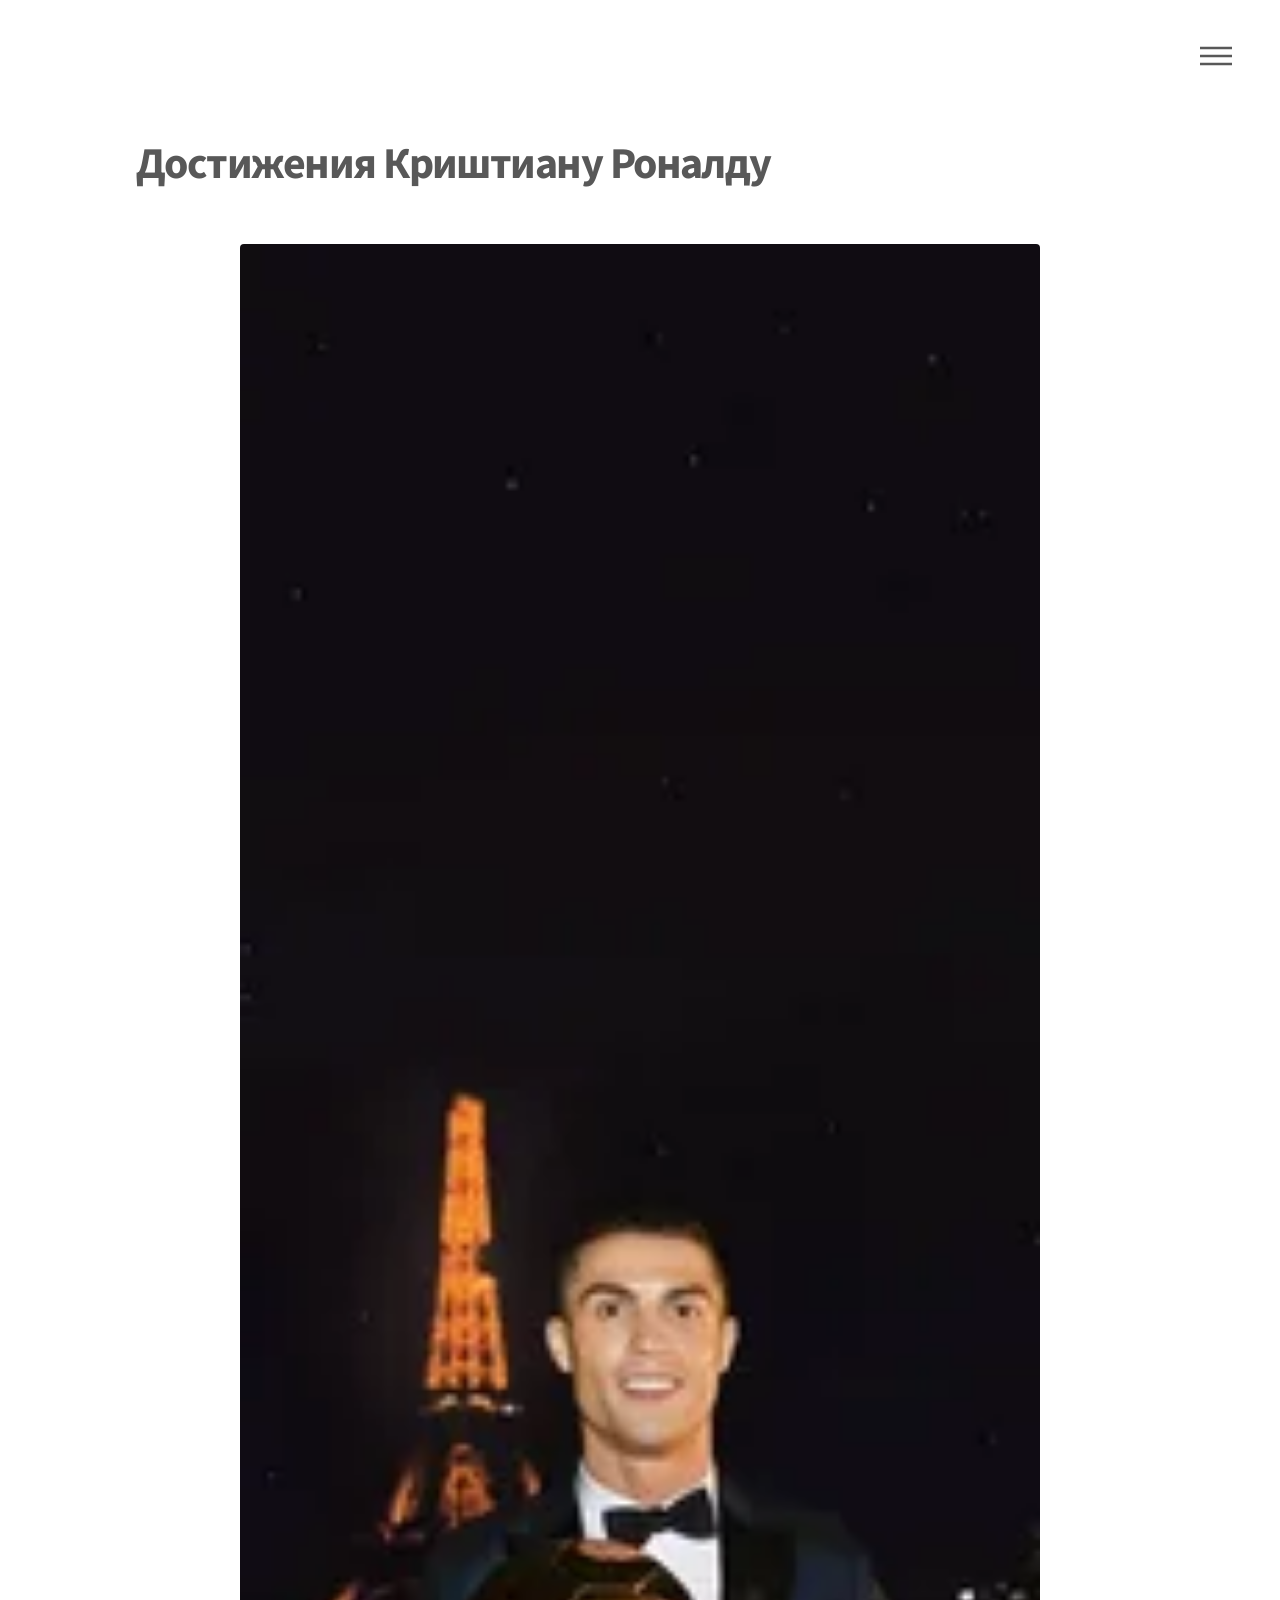
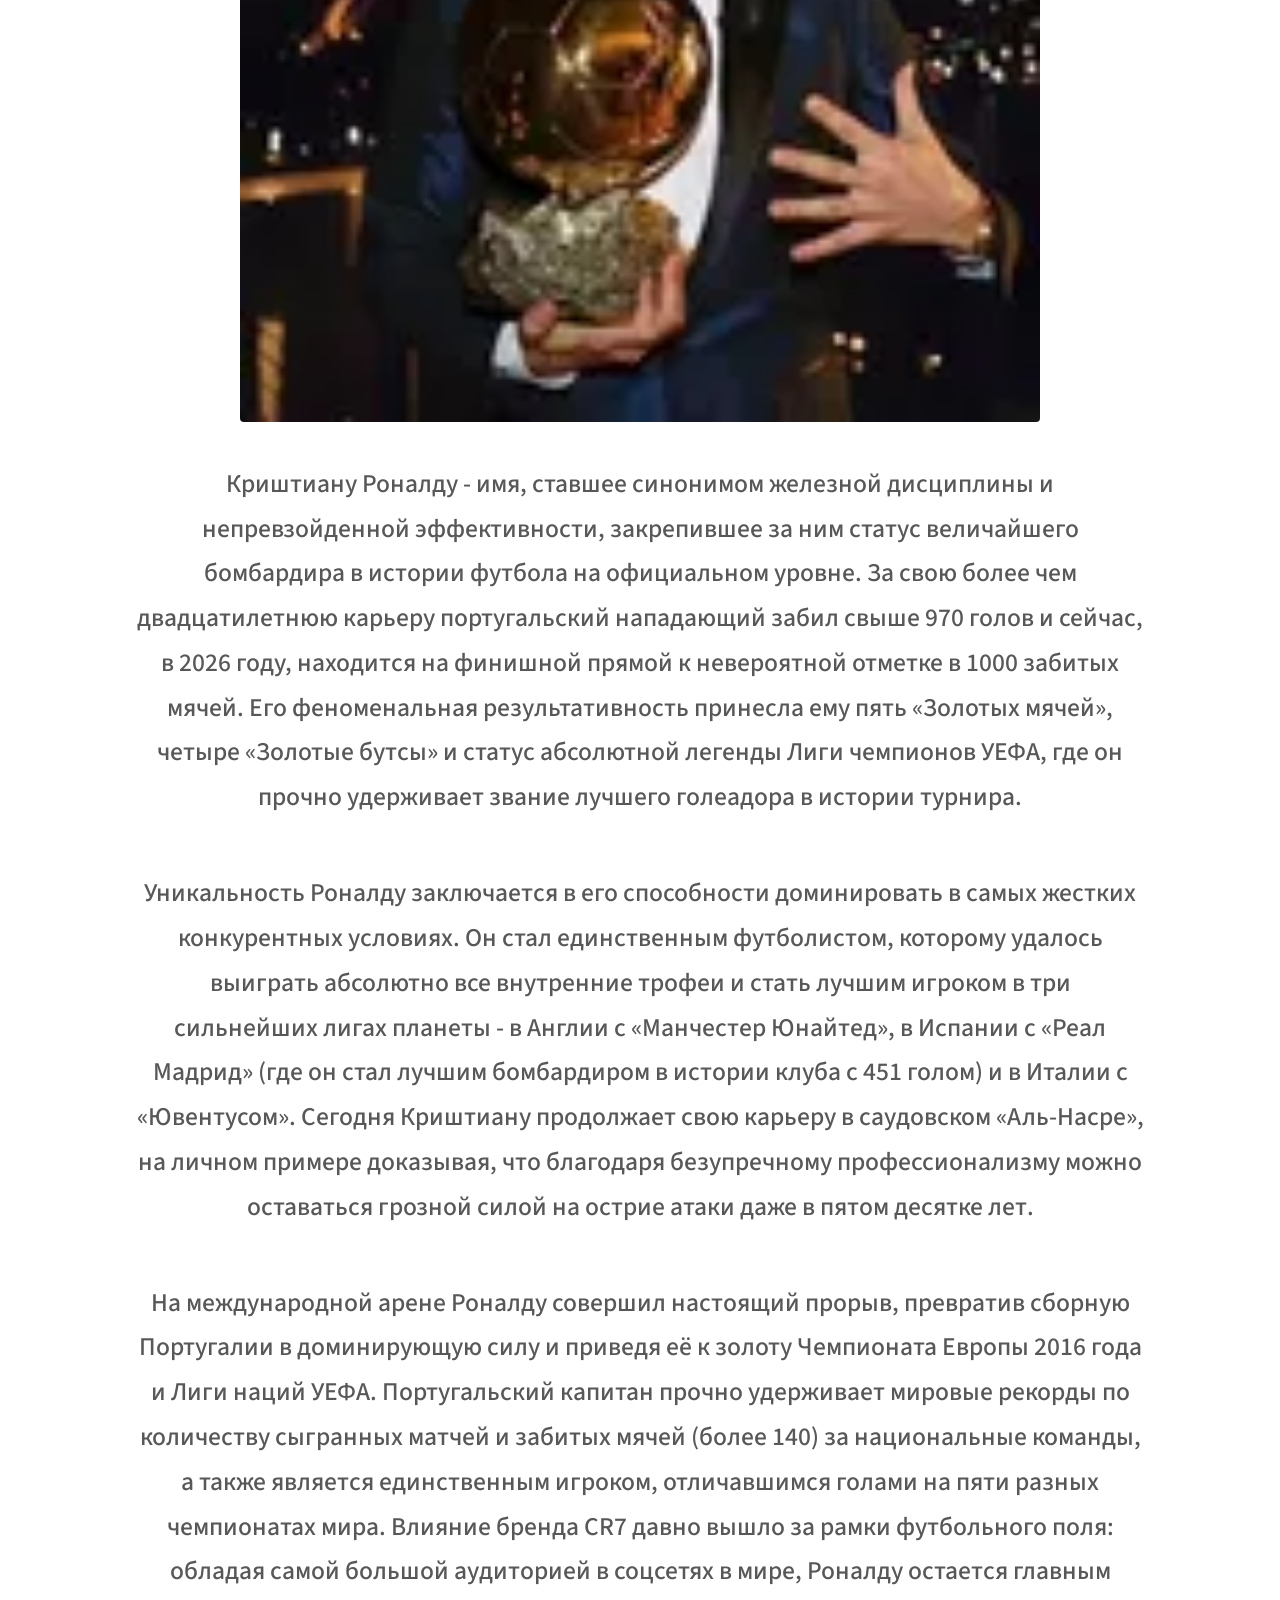
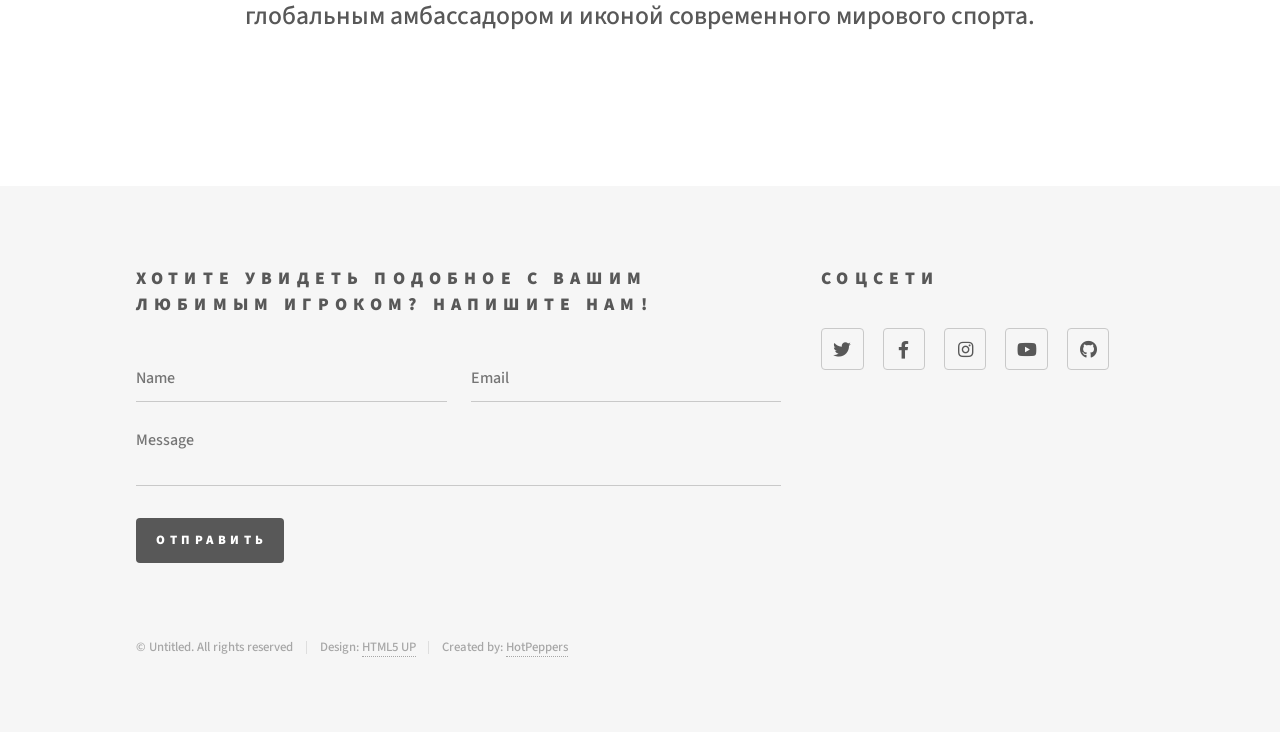
==== commit a4f1840e: "Update axaxaxaxax.html" ====
--- a/axaxaxaxax.html
+++ b/axaxaxaxax.html
@@ -37,7 +37,7 @@
 							<h1>Достижения Криштиану Роналду</h1>
 							
 							<span class="image" style="max-width: 800px; display: block; margin: 0 auto 2.5em auto; width: 100%;">
-								<img src="images/i (3).webp" alt="Криштиану Роналду с Золотым мячом" style="width: 100%; max-height: 450px; object-fit: cover; object-position: center;" />
+								<img src="images/i (3).webp" alt="Криштиану Роналду с Золотым мячом" style="width: 100%; height: auto; display: block;" />
 							</span>
 							
 							<p>Криштиану Роналду - имя, ставшее синонимом железной дисциплины и непревзойденной эффективности, закрепившее за ним статус величайшего бомбардира в истории футбола на официальном уровне. За свою более чем двадцатилетнюю карьеру португальский нападающий забил свыше 970 голов и сейчас, в 2026 году, находится на финишной прямой к невероятной отметке в 1000 забитых мячей. Его феноменальная результативность принесла ему пять «Золотых мячей», четыре «Золотые бутсы» и статус абсолютной легенды Лиги чемпионов УЕФА, где он прочно удерживает звание лучшего голеадора в истории турнира.</p>
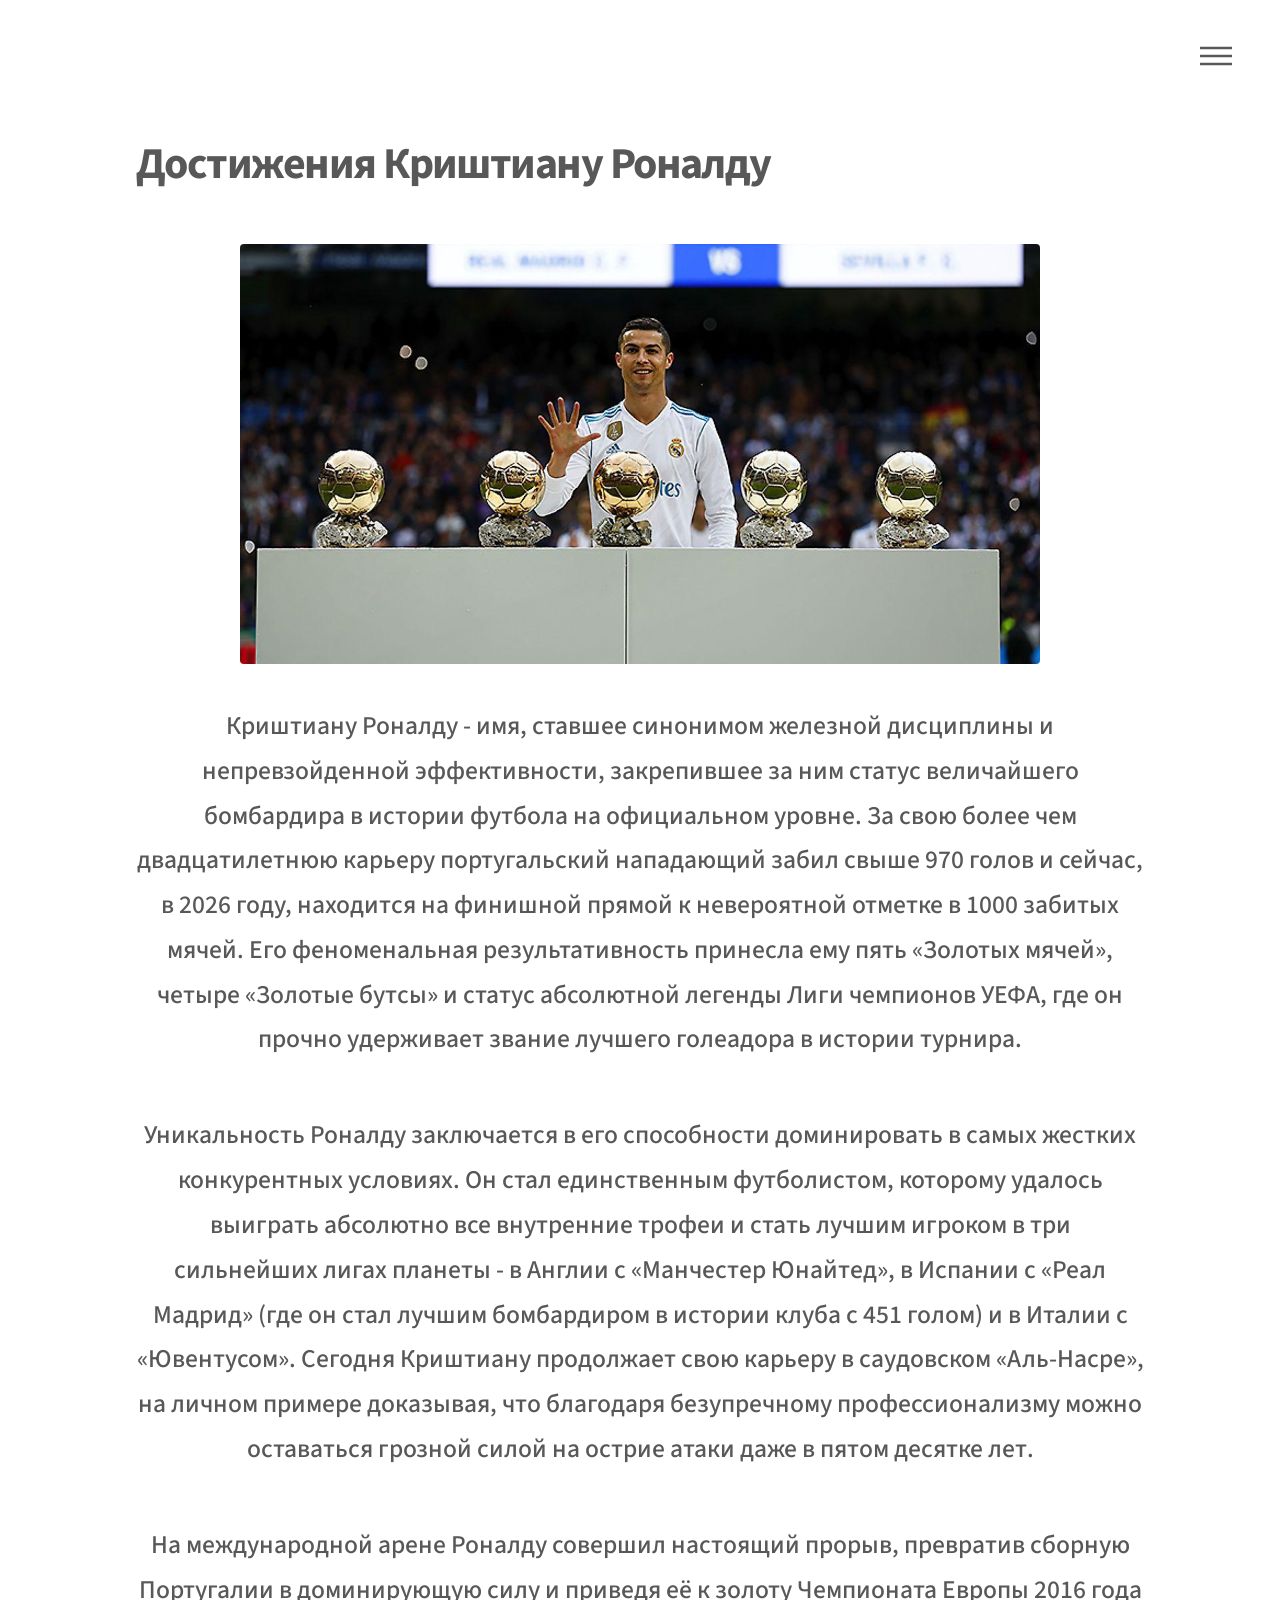
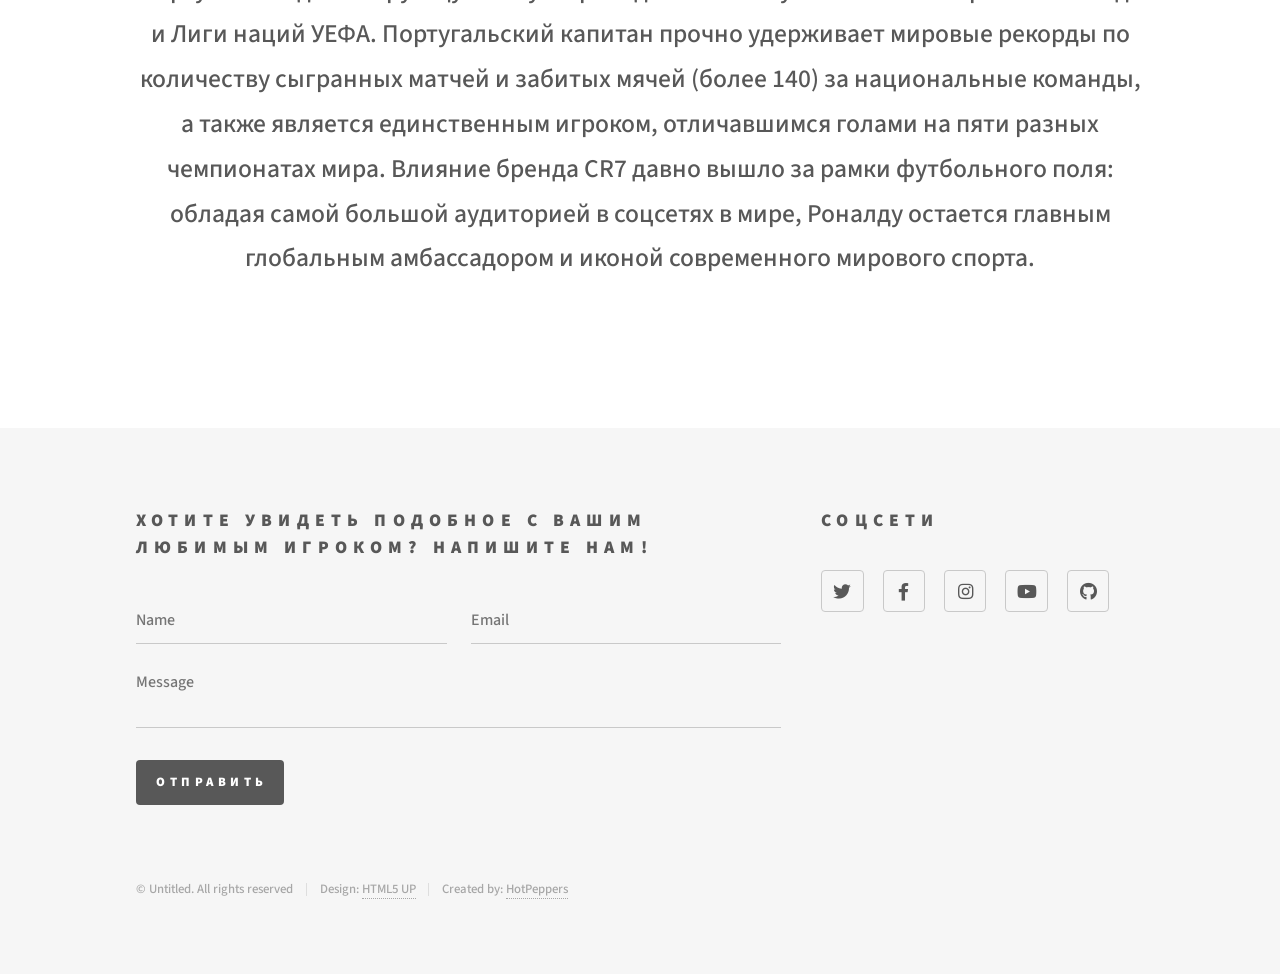
==== commit 89bdf5a4: "Update axaxaxaxax.html" ====
--- a/axaxaxaxax.html
+++ b/axaxaxaxax.html
@@ -37,7 +37,7 @@
 							<h1>Достижения Криштиану Роналду</h1>
 							
 							<span class="image" style="max-width: 800px; display: block; margin: 0 auto 2.5em auto; width: 100%;">
-								<img src="images/i (3).webp" alt="Криштиану Роналду с Золотым мячом" style="width: 100%; height: auto; display: block;" />
+								<img src="images/зм.jpg" alt="Криштиану Роналду с Золотыми мячами" style="width: 100%; height: auto; display: block;" />
 							</span>
 							
 							<p>Криштиану Роналду - имя, ставшее синонимом железной дисциплины и непревзойденной эффективности, закрепившее за ним статус величайшего бомбардира в истории футбола на официальном уровне. За свою более чем двадцатилетнюю карьеру португальский нападающий забил свыше 970 голов и сейчас, в 2026 году, находится на финишной прямой к невероятной отметке в 1000 забитых мячей. Его феноменальная результативность принесла ему пять «Золотых мячей», четыре «Золотые бутсы» и статус абсолютной легенды Лиги чемпионов УЕФА, где он прочно удерживает звание лучшего голеадора в истории турнира.</p>
